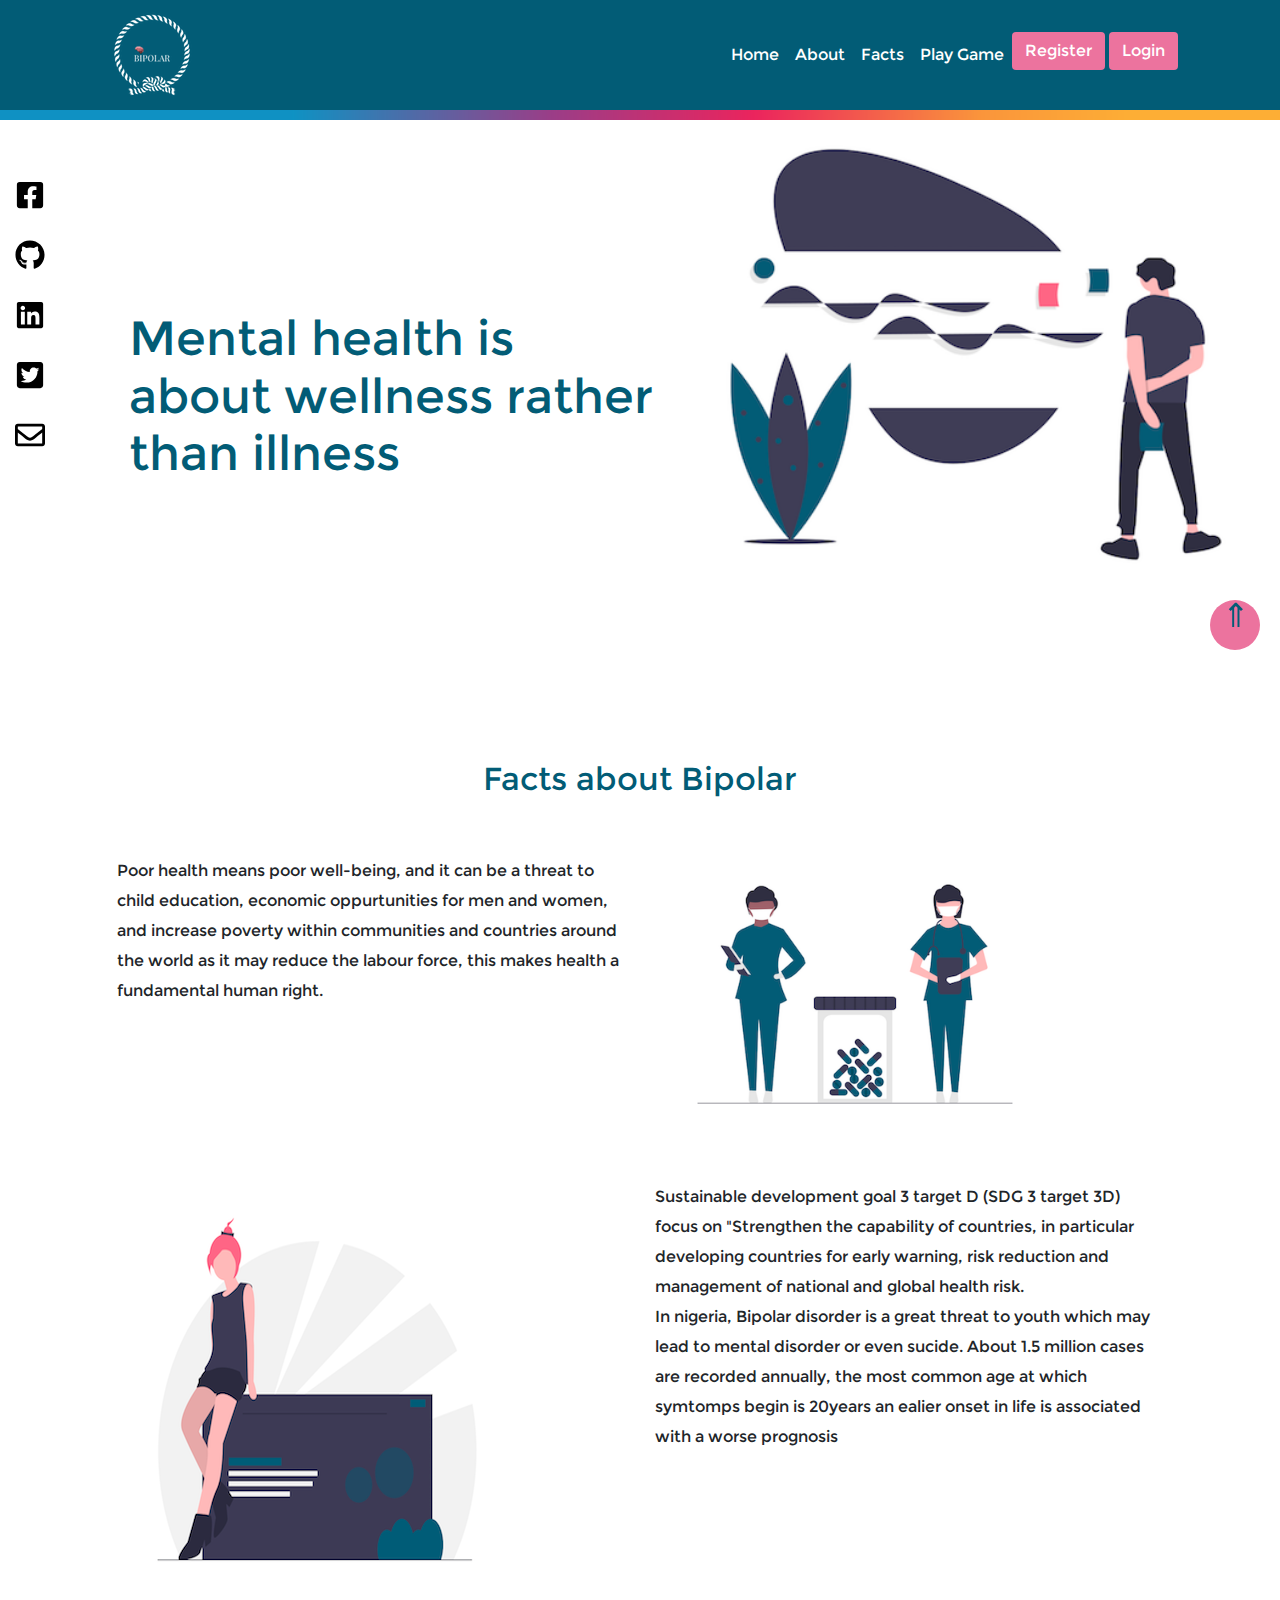
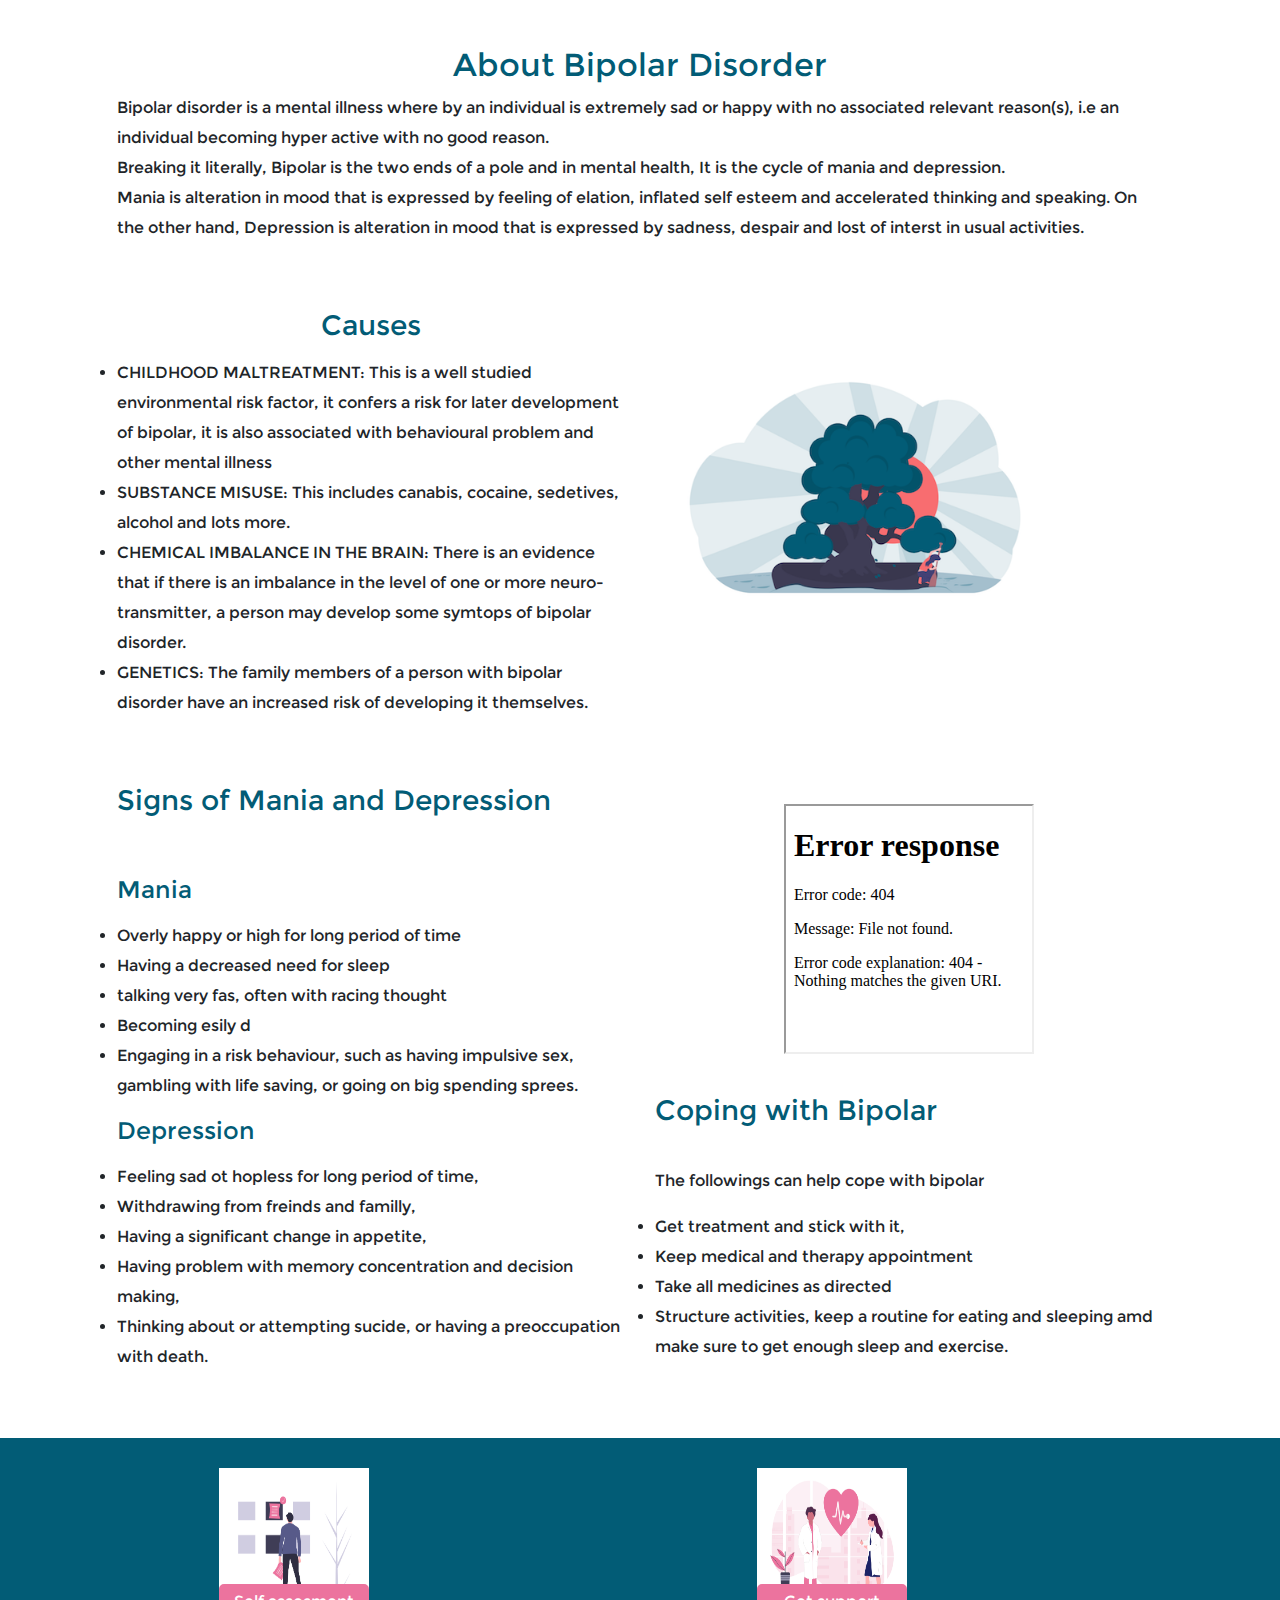
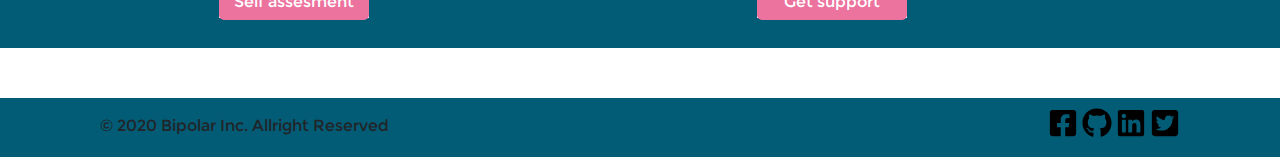
==== index.html @ 4dcc72c5 "added js to action" ====
<!DOCTYPE html>
<html lang="en">

<head>
    <meta charset="UTF-8">
    <meta name="viewport" content="width=device-width, initial-scale=1.0">
    <meta http-equiv="X-UA-Compatible" content="ie=edge">
    <title>Bipolar</title>
    <!-- bootstrap css -->
    <link rel="stylesheet" href="css/bootstrap.css">
    <link rel="stylesheet" href="css/font.css">
    <link rel="stylesheet" href="css/all.css">
    <!-- user css -->
    <link rel="stylesheet" href="css/styles.css">
    <link rel="icon" href="images/favicon.ico">
</head>

<body>
    <!-- modal register -->
    <div class="modal fade" id="register" tabindex="-1" aria-labelledby="exampleModalLabel" aria-hidden="true">
        <div class="modal-dialog">
            <div class="modal-content">
                <div class="modal-header">
                    <button type="button" class="close" data-dismiss="modal" aria-label="Close">
                        <span aria-hidden="true">&times;</span>
                    </button>
                    <img src="images/logo1.png" alt="">
                    <h5 class="modal-title" id="exampleModalLabel">Register</h5>
                </div>
                <div class="modal-body">
                    <form action="" class="form-group">
                        <input type="text" class="form-control" placeholder="First Name" required/>
                        <input type="text" class="form-control" placeholder="Last Name" required/>
                        <input type="email" class="form-control" placeholder="Email" reqiured/>
                        <input type="password" class="form-control" placeholder="Password" required/>
                        <input type="password" class="form-control" placeholder="Confirm Password" required/>
                    </form>
                    <p><input type="checkbox"> I want to recieve email update</p>
                    <p class="privacy">I agree to the <a href="" data-toggle="modal" data-target="#policy">privacy policy</a></p>

                </div>
                <div class="modal-footer">
                    <a href="index.html"><button type="submit" class="btn btnprimary">Register</button></a>
                </div>
            </div>
        </div>
    </div>
    <!-- modal login -->
    <div class="modal fade" id="login" tabindex="-1" aria-labelledby="exampleModalLabel" aria-hidden="true">
        <div class="modal-dialog">
            <div class="modal-content">
                <div class="modal-header">
                    <button type="button" class="close" data-dismiss="modal" aria-label="Close">
                        <span aria-hidden="true">&times;</span>
                    </button>
                    <img src="images/logo1.png" alt="">
                    <h5 class="modal-title" id="exampleModalLabel">Login here</h5>
                </div>
                <div class="modal-body">
                    <form action="" class="form-group">
                        <input type="email" class="form-control" placeholder="Email" reqiured/>
                        <input type="password" class="form-control" placeholder="Password" required/>
                    </form>
                </div>
                <div class="loginpass">
                    <p class="remem"><input type="checkbox" class="checkbox"> Remember Password</p>
                    <p class="forgot">Forgot Password <a href="" class="" data-toggle="modal" data-target="#forgotPass">click here</a></p>
                </div>
                <div class="modal-footer">
                    <a href="index.html"><button type="submit" class="btn btnprimary">Login</button></a>
                </div>
            </div>
        </div>
    </div>
    <!-- privacy policy modal -->
    <div class="modal fade" id="policy" tabindex="-1" aria-labelledby="exampleModalLabel" aria-hidden="true">
        <div class="modal-dialog">
            <div class="modal-content">
                <div class="modal-header">
                    <button type="button" class="close" data-dismiss="modal" aria-label="Close">
                        <span aria-hidden="true">&times;</span>
                    </button>
                    <img src="images/logo1.png" alt="">
                    <div class="modal-dialog modal-dialog-scrollable">
                        ...
                     </div>
                </div>
            </div>
        </div>
    </div>
    <!-- forgot password modal -->
    <div class="modal fade" id="forgotPass" tabindex="-1" aria-labelledby="exampleModalLabel" aria-hidden="true">
        <div class="modal-dialog">
            <div class="modal-content">
                <div class="modal-header">
                    <button type="button" class="close" data-dismiss="modal" aria-label="Close">
                        <span aria-hidden="true">&times;</span>
                    </button>
                    <img src="images/logo1.png" alt="">
                    <div class="modal-dialog modal-dialog-scrollable">
                        <form action="" class="form-group" method="">
                            <input type="email" class="form-control" name="email" placeholder="Email">
                            <button class="btn btn-lg"></button>
                        </form>
                    </div>
                </div>
            </div>
        </div>
    </div>
    <div class="container-fluid">
        <!-- navbar section -->
        <nav class="navbar navbar-expand-lg">
            <a class="navbar-brand" href="index.html"><img src="images/logo2.png" alt=""></a>
            <p class="navbar-toggler" type="button" data-toggle="collapse" data-target="#navbarNav"
                aria-controls="navbarNav" aria-expanded="false" aria-label="Toggle navigation">
                <span class="navbar-toggler-icon trigram">&#x2630</span> <span class="cancel">&#10006</span>
            </p>
            <div class="collapse navbar-collapse" id="navbarNav">
                <ul class="navbar-nav">
                    <li class="nav-item active">
                        <a class="nav-link text-center" href="#">Home <span class="sr-only">(current)</span></a>
                    </li>
                    <li class="nav-item">
                        <a class="nav-link text-center" href="about.html">About</a>
                    </li>
                    <li class="nav-item">
                        <a class="nav-link text-center" href="#home">Facts</a>
                    </li>
                    <li class="nav-item">
                        <a class="nav-link text-center" href="">Play Game</a>
                    </li>
                    <!-- <li class="nav-item">
                        <a class="nav-link text-center" href="#contact">Contact</a>
                    </li> -->
                    <div class="text-center">
                        <button class="btn button" data-toggle="modal" data-target="#register">Register</button>
                        <button class="btn button" data-toggle="modal" data-target="#login">Login</button>
                    </div>
                </ul>
            </div>
        </nav>
    </div>
    <div class="rain"></div>
    <div class="top">
        <a href="#banner"><big><big><big><big>&uArr;</big></big></big></big></a>
    </div>
    <div class="container-fluid" >
        <div id="banner">
            <div class="row">
                <div class="col-4 social">
                    <a class="socialicon" href=""><img src="images/social-icon/facebook-square.svg" alt=""></a>
                    <a class="socialicon" href="https://github.com/hebraheem/" target="_blank"><img
                            src="images/social-icon/github.svg" alt=""></a>
                    <a class="socialicon" href=""><img src="images/social-icon/linkedin.svg" alt=""></a>
                    <a class="socialicon" href=""><img src="images/social-icon/twitter-square.svg" alt=""></a>
                    <a class="socialicon" href="mailto:iadebiyi01@gmail.com" target="_blank"><img src="images/social-icon/envelope.svg" alt=""></a>
                </div>
                <div class="col banner-text">
                    <div class="row">
                        <div class="col-lg-6 col-md-12 bannerT">
                            <h1>Mental health is about wellness rather than illness</h1>
                        </div>
                        <div class="col-lg-6 col-md-12 bannerImg">
                        </div>
                    </div>
                </div>
            </div>
        </div>
    </div>
    <!-- section bipolar explanation -->
    <div class="container-fluid" id="home">
        <div class="row fact-text">
            <div class="col">
                <h2 class="text-center">Facts about Bipolar</h2>
            </div>
        </div>
        <div class="row poor-health">
            <div class="col-lg-6 col-md-12">
                <p>Poor health means poor well-being, and it can be a threat to child education, economic oppurtunities for men and women, and increase poverty within communities and countries around the world as it may reduce the labour force, this makes health a fundamental human right.</p>
            </div>
            <div class="col-lg-6 col-md-12 image">
                <img src="images/poorHealth.png" class="image-fluid" alt="">
            </div>
        </div>
        <div class="row">
            <div class="col-lg-6 col-md-12 image">
                <img src="images/inNigeria.png" class="image-fluid" alt="">
            </div>
            <div class="col-lg-6 col-md-12">
                <p>Sustainable development goal 3 target D (SDG 3 target 3D) focus on "Strengthen the capability of countries, in particular developing countries for early warning, risk reduction and management of national and global health risk. <br> In nigeria, Bipolar disorder is a great threat to youth which may lead to mental disorder or even sucide. About 1.5 million cases are recorded annually, the most common age at which symtomps begin is 20years an ealier onset in life is associated with a worse prognosis</p>
            </div>
        </div>
        <div class="row bipolar-text">
            <div class="col">
                <h2 class="text-center">About Bipolar Disorder</h2>
                <p>Bipolar disorder is a mental illness where by an individual is extremely sad or happy with no associated relevant reason(s), i.e an individual becoming hyper active with no good reason. <br> Breaking it literally, Bipolar is the two ends of a pole and in mental health, It is the cycle of mania and depression. <br> Mania is alteration in mood that is expressed by feeling of elation, inflated self esteem and accelerated thinking and speaking. On the other hand, Depression is alteration in mood that is expressed by sadness, despair and lost of interst in usual activities.</p>
            </div>
        </div>
        <div class="row">
            <div class="col-lg-6 col-md-12">
                <h3 class="text-center">Causes</h3>
                <p><ul>
                    <li>CHILDHOOD MALTREATMENT: This is a well studied environmental risk factor, it confers a risk for later development of bipolar, it is also associated with behavioural problem and other mental illness</li>
                    <li>SUBSTANCE MISUSE: This includes canabis, cocaine, sedetives, alcohol and lots more.</li>
                    <li>CHEMICAL IMBALANCE IN THE BRAIN: There is an evidence that if there is an imbalance in the level of one or more neuro-transmitter, a person may develop some symtops of bipolar disorder.</li>
                    <li>GENETICS: The family members of a person with bipolar disorder have an increased risk of developing it themselves.</li>
                </ul></p>
            </div>
            <div class="col-lg-6 col-md-12 image1">
                <img src="images/cause&risk.png" alt="">
            </div>
            <div class="col-lg-6 col-md-12">
                <h3 class="signs">Signs of Mania and Depression</h3>
                <h4 class="text-cente mania">Mania</h4>
                <p>
                    <ul>
                        <li>Overly happy or high for long period of time</li>
                        <li>Having a decreased need for sleep</li>
                        <li>talking very fas, often with racing thought</li>
                        <li>Becoming esily d
                        <li>Engaging in a risk behaviour, such as having impulsive sex, gambling with life saving, or going on big spending sprees.</li>
                        </li>
                    </ul>
                </p>
                <h4 class="text-cente depression">Depression</h4>
                <p>
                    <ul>
                        <li>Feeling sad ot hopless for long period of time,</li>
                        <li>Withdrawing from freinds and familly,</li>
                        <li>Having a significant change in appetite,</li>
                        <li>Having problem with memory concentration and decision making,</li>
                        <li>Thinking about or attempting sucide, or having a preoccupation with death.</li>
                    </ul>
                </p>
            </div>
            <div class="col-lg-6 col-md-12 text-center">
                <iframe src="images/bipolarvid.mp4" frameborder="1" class="text-center"></iframe>
                <h3 class="cope text-left">Coping with Bipolar</h3>
                <p class="text-left">The followings can help cope with bipolar
                    <ul class="text-left">
                        <li>Get treatment and stick with it,</li>
                        <li>Keep medical and therapy appointment</li>
                        <li>Take all medicines as directed</li>
                        <li>Structure activities, keep a routine for eating and sleeping amd make sure to get enough sleep and exercise.</li>
                    </ul>
                </p>
            </div>
        </div>
    </div>
    <!-- Call to action section -->
    <section class="call-to-action">
            <div class="row call-action">
                <div class="col-lg-6 col-md-6 co-sm-6 image2">
                    <div class="call-image image4">
                    <img src="images/assesment.png"  alt="">
                    <button class="action-button">Self assesment</button>
                    </div>
                </div>
                <div class="col-lg-6 col-md-6 co-sm-6 image2">
                    <div class="call-image image4">
                    <img src="images/getsupport.png"  alt="">
                    <button class="action-button" id="actbtn">Get support</button>
                    </div>
                </div>
                <div class="row">
                    <div class="col-sm-12" id="support-form">
                        <form action="" class="form-group form">
                            <input class="form-control" type="text" name="name" placeholder="Firstname" required>
                            <input class="form-control" type="text" name="lasname" placeholder="Lastname" required>
                            <input class="form-control" type="email" name="email" id="" placeholder="example@you.com" required>
                            <input class="form-control" type="number" placeholder="Phone Number">
                            <textarea class="form-control" name="" id="" cols="30" rows="10" placeholder="Write your message"></textarea>
                            <input class="form-control" type="submit" id="submit">
                        </form>
                    </div>
                </div>
            </div>
            
    </section>
    
    <div class="foot">
        <div class="container" id="footer">
            <div class="row">
                <div class="col">
                    <!-- <ul class="text-center footer-link"> -->
                        <!-- <li><a href="about.html">Home</a></li>
                        <li><a href="#about">About</a></li>
                        <li><a href="#contact">Contact</a></li>
                        <li><a href=""></a>Home</li> -->
                    </ul>
                <!-- <hr> -->
                    <div class="footer-icon footer-link">
                        <p>&copy; 2020 Bipolar Inc. Allright Reserved</p>
                        <span>
                            <a href=""><img src="images/social-icon/facebook-square.svg" alt=""></a>
                            <a href=""><img src="images/social-icon/github.svg" alt=""></a>
                            <a href=""><img src="images/social-icon/linkedin.svg" alt=""></a>
                            <a href=""><img src="images/social-icon/twitter-square.svg" alt=""></a>
                        </span>
                    </div>
                </div>
            </div>
        </div>
    </div>

      



    <script src="jquery-3.5.1.min.js"></script>
    <script src="js/bootstrapjquery.js"></script>
    <script src="js/proper.js"></script>
    <script src="js/bootstrap.js"></script>
    <script src="js/script.js"></script>
</body>

</html>
---- css/font.css ----
/*!
 *  Font Awesome 4.7.0 by @davegandy - http://fontawesome.io - @fontawesome
 *  License - http://fontawesome.io/license (Font: SIL OFL 1.1, CSS: MIT License)
 */@font-face{font-family:'FontAwesome';src:url('../fonts/fontawesome-webfont.eot?v=4.7.0');src:url('../fonts/fontawesome-webfont.eot?#iefix&v=4.7.0') format('embedded-opentype'),url('../fonts/fontawesome-webfont.woff2?v=4.7.0') format('woff2'),url('../fonts/fontawesome-webfont.woff?v=4.7.0') format('woff'),url('../fonts/fontawesome-webfont.ttf?v=4.7.0') format('truetype'),url('../fonts/fontawesome-webfont.svg?v=4.7.0#fontawesomeregular') format('svg');font-weight:normal;font-style:normal}.fa{display:inline-block;font:normal normal normal 14px/1 FontAwesome;font-size:inherit;text-rendering:auto;-webkit-font-smoothing:antialiased;-moz-osx-font-smoothing:grayscale}.fa-lg{font-size:1.33333333em;line-height:.75em;vertical-align:-15%}.fa-2x{font-size:2em}.fa-3x{font-size:3em}.fa-4x{font-size:4em}.fa-5x{font-size:5em}.fa-fw{width:1.28571429em;text-align:center}.fa-ul{padding-left:0;margin-left:2.14285714em;list-style-type:none}.fa-ul>li{position:relative}.fa-li{position:absolute;left:-2.14285714em;width:2.14285714em;top:.14285714em;text-align:center}.fa-li.fa-lg{left:-1.85714286em}.fa-border{padding:.2em .25em .15em;border:solid .08em #eee;border-radius:.1em}.fa-pull-left{float:left}.fa-pull-right{float:right}.fa.fa-pull-left{margin-right:.3em}.fa.fa-pull-right{margin-left:.3em}.pull-right{float:right}.pull-left{float:left}.fa.pull-left{margin-right:.3em}.fa.pull-right{margin-left:.3em}.fa-spin{-webkit-animation:fa-spin 2s infinite linear;animation:fa-spin 2s infinite linear}.fa-pulse{-webkit-animation:fa-spin 1s infinite steps(8);animation:fa-spin 1s infinite steps(8)}@-webkit-keyframes fa-spin{0%{-webkit-transform:rotate(0deg);transform:rotate(0deg)}100%{-webkit-transform:rotate(359deg);transform:rotate(359deg)}}@keyframes fa-spin{0%{-webkit-transform:rotate(0deg);transform:rotate(0deg)}100%{-webkit-transform:rotate(359deg);transform:rotate(359deg)}}.fa-rotate-90{-ms-filter:"progid:DXImageTransform.Microsoft.BasicImage(rotation=1)";-webkit-transform:rotate(90deg);-ms-transform:rotate(90deg);transform:rotate(90deg)}.fa-rotate-180{-ms-filter:"progid:DXImageTransform.Microsoft.BasicImage(rotation=2)";-webkit-transform:rotate(180deg);-ms-transform:rotate(180deg);transform:rotate(180deg)}.fa-rotate-270{-ms-filter:"progid:DXImageTransform.Microsoft.BasicImage(rotation=3)";-webkit-transform:rotate(270deg);-ms-transform:rotate(270deg);transform:rotate(270deg)}.fa-flip-horizontal{-ms-filter:"progid:DXImageTransform.Microsoft.BasicImage(rotation=0, mirror=1)";-webkit-transform:scale(-1, 1);-ms-transform:scale(-1, 1);transform:scale(-1, 1)}.fa-flip-vertical{-ms-filter:"progid:DXImageTransform.Microsoft.BasicImage(rotation=2, mirror=1)";-webkit-transform:scale(1, -1);-ms-transform:scale(1, -1);transform:scale(1, -1)}:root .fa-rotate-90,:root .fa-rotate-180,:root .fa-rotate-270,:root .fa-flip-horizontal,:root .fa-flip-vertical{filter:none}.fa-stack{position:relative;display:inline-block;width:2em;height:2em;line-height:2em;vertical-align:middle}.fa-stack-1x,.fa-stack-2x{position:absolute;left:0;width:100%;text-align:center}.fa-stack-1x{line-height:inherit}.fa-stack-2x{font-size:2em}.fa-inverse{color:#fff}.fa-glass:before{content:"\f000"}.fa-music:before{content:"\f001"}.fa-search:before{content:"\f002"}.fa-envelope-o:before{content:"\f003"}.fa-heart:before{content:"\f004"}.fa-star:before{content:"\f005"}.fa-star-o:before{content:"\f006"}.fa-user:before{content:"\f007"}.fa-film:before{content:"\f008"}.fa-th-large:before{content:"\f009"}.fa-th:before{content:"\f00a"}.fa-th-list:before{content:"\f00b"}.fa-check:before{content:"\f00c"}.fa-remove:before,.fa-close:before,.fa-times:before{content:"\f00d"}.fa-search-plus:before{content:"\f00e"}.fa-search-minus:before{content:"\f010"}.fa-power-off:before{content:"\f011"}.fa-signal:before{content:"\f012"}.fa-gear:before,.fa-cog:before{content:"\f013"}.fa-trash-o:before{content:"\f014"}.fa-home:before{content:"\f015"}.fa-file-o:before{content:"\f016"}.fa-clock-o:before{content:"\f017"}.fa-road:before{content:"\f018"}.fa-download:before{content:"\f019"}.fa-arrow-circle-o-down:before{content:"\f01a"}.fa-arrow-circle-o-up:before{content:"\f01b"}.fa-inbox:before{content:"\f01c"}.fa-play-circle-o:before{content:"\f01d"}.fa-rotate-right:before,.fa-repeat:before{content:"\f01e"}.fa-refresh:before{content:"\f021"}.fa-list-alt:before{content:"\f022"}.fa-lock:before{content:"\f023"}.fa-flag:before{content:"\f024"}.fa-headphones:before{content:"\f025"}.fa-volume-off:before{content:"\f026"}.fa-volume-down:before{content:"\f027"}.fa-volume-up:before{content:"\f028"}.fa-qrcode:before{content:"\f029"}.fa-barcode:before{content:"\f02a"}.fa-tag:before{content:"\f02b"}.fa-tags:before{content:"\f02c"}.fa-book:before{content:"\f02d"}.fa-bookmark:before{content:"\f02e"}.fa-print:before{content:"\f02f"}.fa-camera:before{content:"\f030"}.fa-font:before{content:"\f031"}.fa-bold:before{content:"\f032"}.fa-italic:before{content:"\f033"}.fa-text-height:before{content:"\f034"}.fa-text-width:before{content:"\f035"}.fa-align-left:before{content:"\f036"}.fa-align-center:before{content:"\f037"}.fa-align-right:before{content:"\f038"}.fa-align-justify:before{content:"\f039"}.fa-list:before{content:"\f03a"}.fa-dedent:before,.fa-outdent:before{content:"\f03b"}.fa-indent:before{content:"\f03c"}.fa-video-camera:before{content:"\f03d"}.fa-photo:before,.fa-image:before,.fa-picture-o:before{content:"\f03e"}.fa-pencil:before{content:"\f040"}.fa-map-marker:before{content:"\f041"}.fa-adjust:before{content:"\f042"}.fa-tint:before{content:"\f043"}.fa-edit:before,.fa-pencil-square-o:before{content:"\f044"}.fa-share-square-o:before{content:"\f045"}.fa-check-square-o:before{content:"\f046"}.fa-arrows:before{content:"\f047"}.fa-step-backward:before{content:"\f048"}.fa-fast-backward:before{content:"\f049"}.fa-backward:before{content:"\f04a"}.fa-play:before{content:"\f04b"}.fa-pause:before{content:"\f04c"}.fa-stop:before{content:"\f04d"}.fa-forward:before{content:"\f04e"}.fa-fast-forward:before{content:"\f050"}.fa-step-forward:before{content:"\f051"}.fa-eject:before{content:"\f052"}.fa-chevron-left:before{content:"\f053"}.fa-chevron-right:before{content:"\f054"}.fa-plus-circle:before{content:"\f055"}.fa-minus-circle:before{content:"\f056"}.fa-times-circle:before{content:"\f057"}.fa-check-circle:before{content:"\f058"}.fa-question-circle:before{content:"\f059"}.fa-info-circle:before{content:"\f05a"}.fa-crosshairs:before{content:"\f05b"}.fa-times-circle-o:before{content:"\f05c"}.fa-check-circle-o:before{content:"\f05d"}.fa-ban:before{content:"\f05e"}.fa-arrow-left:before{content:"\f060"}.fa-arrow-right:before{content:"\f061"}.fa-arrow-up:before{content:"\f062"}.fa-arrow-down:before{content:"\f063"}.fa-mail-forward:before,.fa-share:before{content:"\f064"}.fa-expand:before{content:"\f065"}.fa-compress:before{content:"\f066"}.fa-plus:before{content:"\f067"}.fa-minus:before{content:"\f068"}.fa-asterisk:before{content:"\f069"}.fa-exclamation-circle:before{content:"\f06a"}.fa-gift:before{content:"\f06b"}.fa-leaf:before{content:"\f06c"}.fa-fire:before{content:"\f06d"}.fa-eye:before{content:"\f06e"}.fa-eye-slash:before{content:"\f070"}.fa-warning:before,.fa-exclamation-triangle:before{content:"\f071"}.fa-plane:before{content:"\f072"}.fa-calendar:before{content:"\f073"}.fa-random:before{content:"\f074"}.fa-comment:before{content:"\f075"}.fa-magnet:before{content:"\f076"}.fa-chevron-up:before{content:"\f077"}.fa-chevron-down:before{content:"\f078"}.fa-retweet:before{content:"\f079"}.fa-shopping-cart:before{content:"\f07a"}.fa-folder:before{content:"\f07b"}.fa-folder-open:before{content:"\f07c"}.fa-arrows-v:before{content:"\f07d"}.fa-arrows-h:before{content:"\f07e"}.fa-bar-chart-o:before,.fa-bar-chart:before{content:"\f080"}.fa-twitter-square:before{content:"\f081"}.fa-facebook-square:before{content:"\f082"}.fa-camera-retro:before{content:"\f083"}.fa-key:before{content:"\f084"}.fa-gears:before,.fa-cogs:before{content:"\f085"}.fa-comments:before{content:"\f086"}.fa-thumbs-o-up:before{content:"\f087"}.fa-thumbs-o-down:before{content:"\f088"}.fa-star-half:before{content:"\f089"}.fa-heart-o:before{content:"\f08a"}.fa-sign-out:before{content:"\f08b"}.fa-linkedin-square:before{content:"\f08c"}.fa-thumb-tack:before{content:"\f08d"}.fa-external-link:before{content:"\f08e"}.fa-sign-in:before{content:"\f090"}.fa-trophy:before{content:"\f091"}.fa-github-square:before{content:"\f092"}.fa-upload:before{content:"\f093"}.fa-lemon-o:before{content:"\f094"}.fa-phone:before{content:"\f095"}.fa-square-o:before{content:"\f096"}.fa-bookmark-o:before{content:"\f097"}.fa-phone-square:before{content:"\f098"}.fa-twitter:before{content:"\f099"}.fa-facebook-f:before,.fa-facebook:before{content:"\f09a"}.fa-github:before{content:"\f09b"}.fa-unlock:before{content:"\f09c"}.fa-credit-card:before{content:"\f09d"}.fa-feed:before,.fa-rss:before{content:"\f09e"}.fa-hdd-o:before{content:"\f0a0"}.fa-bullhorn:before{content:"\f0a1"}.fa-bell:before{content:"\f0f3"}.fa-certificate:before{content:"\f0a3"}.fa-hand-o-right:before{content:"\f0a4"}.fa-hand-o-left:before{content:"\f0a5"}.fa-hand-o-up:before{content:"\f0a6"}.fa-hand-o-down:before{content:"\f0a7"}.fa-arrow-circle-left:before{content:"\f0a8"}.fa-arrow-circle-right:before{content:"\f0a9"}.fa-arrow-circle-up:before{content:"\f0aa"}.fa-arrow-circle-down:before{content:"\f0ab"}.fa-globe:before{content:"\f0ac"}.fa-wrench:before{content:"\f0ad"}.fa-tasks:before{content:"\f0ae"}.fa-filter:before{content:"\f0b0"}.fa-briefcase:before{content:"\f0b1"}.fa-arrows-alt:before{content:"\f0b2"}.fa-group:before,.fa-users:before{content:"\f0c0"}.fa-chain:before,.fa-link:before{content:"\f0c1"}.fa-cloud:before{content:"\f0c2"}.fa-flask:before{content:"\f0c3"}.fa-cut:before,.fa-scissors:before{content:"\f0c4"}.fa-copy:before,.fa-files-o:before{content:"\f0c5"}.fa-paperclip:before{content:"\f0c6"}.fa-save:before,.fa-floppy-o:before{content:"\f0c7"}.fa-square:before{content:"\f0c8"}.fa-navicon:before,.fa-reorder:before,.fa-bars:before{content:"\f0c9"}.fa-list-ul:before{content:"\f0ca"}.fa-list-ol:before{content:"\f0cb"}.fa-strikethrough:before{content:"\f0cc"}.fa-underline:before{content:"\f0cd"}.fa-table:before{content:"\f0ce"}.fa-magic:before{content:"\f0d0"}.fa-truck:before{content:"\f0d1"}.fa-pinterest:before{content:"\f0d2"}.fa-pinterest-square:before{content:"\f0d3"}.fa-google-plus-square:before{content:"\f0d4"}.fa-google-plus:before{content:"\f0d5"}.fa-money:before{content:"\f0d6"}.fa-caret-down:before{content:"\f0d7"}.fa-caret-up:before{content:"\f0d8"}.fa-caret-left:before{content:"\f0d9"}.fa-caret-right:before{content:"\f0da"}.fa-columns:before{content:"\f0db"}.fa-unsorted:before,.fa-sort:before{content:"\f0dc"}.fa-sort-down:before,.fa-sort-desc:before{content:"\f0dd"}.fa-sort-up:before,.fa-sort-asc:before{content:"\f0de"}.fa-envelope:before{content:"\f0e0"}.fa-linkedin:before{content:"\f0e1"}.fa-rotate-left:before,.fa-undo:before{content:"\f0e2"}.fa-legal:before,.fa-gavel:before{content:"\f0e3"}.fa-dashboard:before,.fa-tachometer:before{content:"\f0e4"}.fa-comment-o:before{content:"\f0e5"}.fa-comments-o:before{content:"\f0e6"}.fa-flash:before,.fa-bolt:before{content:"\f0e7"}.fa-sitemap:before{content:"\f0e8"}.fa-umbrella:before{content:"\f0e9"}.fa-paste:before,.fa-clipboard:before{content:"\f0ea"}.fa-lightbulb-o:before{content:"\f0eb"}.fa-exchange:before{content:"\f0ec"}.fa-cloud-download:before{content:"\f0ed"}.fa-cloud-upload:before{content:"\f0ee"}.fa-user-md:before{content:"\f0f0"}.fa-stethoscope:before{content:"\f0f1"}.fa-suitcase:before{content:"\f0f2"}.fa-bell-o:before{content:"\f0a2"}.fa-coffee:before{content:"\f0f4"}.fa-cutlery:before{content:"\f0f5"}.fa-file-text-o:before{content:"\f0f6"}.fa-building-o:before{content:"\f0f7"}.fa-hospital-o:before{content:"\f0f8"}.fa-ambulance:before{content:"\f0f9"}.fa-medkit:before{content:"\f0fa"}.fa-fighter-jet:before{content:"\f0fb"}.fa-beer:before{content:"\f0fc"}.fa-h-square:before{content:"\f0fd"}.fa-plus-square:before{content:"\f0fe"}.fa-angle-double-left:before{content:"\f100"}.fa-angle-double-right:before{content:"\f101"}.fa-angle-double-up:before{content:"\f102"}.fa-angle-double-down:before{content:"\f103"}.fa-angle-left:before{content:"\f104"}.fa-angle-right:before{content:"\f105"}.fa-angle-up:before{content:"\f106"}.fa-angle-down:before{content:"\f107"}.fa-desktop:before{content:"\f108"}.fa-laptop:before{content:"\f109"}.fa-tablet:before{content:"\f10a"}.fa-mobile-phone:before,.fa-mobile:before{content:"\f10b"}.fa-circle-o:before{content:"\f10c"}.fa-quote-left:before{content:"\f10d"}.fa-quote-right:before{content:"\f10e"}.fa-spinner:before{content:"\f110"}.fa-circle:before{content:"\f111"}.fa-mail-reply:before,.fa-reply:before{content:"\f112"}.fa-github-alt:before{content:"\f113"}.fa-folder-o:before{content:"\f114"}.fa-folder-open-o:before{content:"\f115"}.fa-smile-o:before{content:"\f118"}.fa-frown-o:before{content:"\f119"}.fa-meh-o:before{content:"\f11a"}.fa-gamepad:before{content:"\f11b"}.fa-keyboard-o:before{content:"\f11c"}.fa-flag-o:before{content:"\f11d"}.fa-flag-checkered:before{content:"\f11e"}.fa-terminal:before{content:"\f120"}.fa-code:before{content:"\f121"}.fa-mail-reply-all:before,.fa-reply-all:before{content:"\f122"}.fa-star-half-empty:before,.fa-star-half-full:before,.fa-star-half-o:before{content:"\f123"}.fa-location-arrow:before{content:"\f124"}.fa-crop:before{content:"\f125"}.fa-code-fork:before{content:"\f126"}.fa-unlink:before,.fa-chain-broken:before{content:"\f127"}.fa-question:before{content:"\f128"}.fa-info:before{content:"\f129"}.fa-exclamation:before{content:"\f12a"}.fa-superscript:before{content:"\f12b"}.fa-subscript:before{content:"\f12c"}.fa-eraser:before{content:"\f12d"}.fa-puzzle-piece:before{content:"\f12e"}.fa-microphone:before{content:"\f130"}.fa-microphone-slash:before{content:"\f131"}.fa-shield:before{content:"\f132"}.fa-calendar-o:before{content:"\f133"}.fa-fire-extinguisher:before{content:"\f134"}.fa-rocket:before{content:"\f135"}.fa-maxcdn:before{content:"\f136"}.fa-chevron-circle-left:before{content:"\f137"}.fa-chevron-circle-right:before{content:"\f138"}.fa-chevron-circle-up:before{content:"\f139"}.fa-chevron-circle-down:before{content:"\f13a"}.fa-html5:before{content:"\f13b"}.fa-css3:before{content:"\f13c"}.fa-anchor:before{content:"\f13d"}.fa-unlock-alt:before{content:"\f13e"}.fa-bullseye:before{content:"\f140"}.fa-ellipsis-h:before{content:"\f141"}.fa-ellipsis-v:before{content:"\f142"}.fa-rss-square:before{content:"\f143"}.fa-play-circle:before{content:"\f144"}.fa-ticket:before{content:"\f145"}.fa-minus-square:before{content:"\f146"}.fa-minus-square-o:before{content:"\f147"}.fa-level-up:before{content:"\f148"}.fa-level-down:before{content:"\f149"}.fa-check-square:before{content:"\f14a"}.fa-pencil-square:before{content:"\f14b"}.fa-external-link-square:before{content:"\f14c"}.fa-share-square:before{content:"\f14d"}.fa-compass:before{content:"\f14e"}.fa-toggle-down:before,.fa-caret-square-o-down:before{content:"\f150"}.fa-toggle-up:before,.fa-caret-square-o-up:before{content:"\f151"}.fa-toggle-right:before,.fa-caret-square-o-right:before{content:"\f152"}.fa-euro:before,.fa-eur:before{content:"\f153"}.fa-gbp:before{content:"\f154"}.fa-dollar:before,.fa-usd:before{content:"\f155"}.fa-rupee:before,.fa-inr:before{content:"\f156"}.fa-cny:before,.fa-rmb:before,.fa-yen:before,.fa-jpy:before{content:"\f157"}.fa-ruble:before,.fa-rouble:before,.fa-rub:before{content:"\f158"}.fa-won:before,.fa-krw:before{content:"\f159"}.fa-bitcoin:before,.fa-btc:before{content:"\f15a"}.fa-file:before{content:"\f15b"}.fa-file-text:before{content:"\f15c"}.fa-sort-alpha-asc:before{content:"\f15d"}.fa-sort-alpha-desc:before{content:"\f15e"}.fa-sort-amount-asc:before{content:"\f160"}.fa-sort-amount-desc:before{content:"\f161"}.fa-sort-numeric-asc:before{content:"\f162"}.fa-sort-numeric-desc:before{content:"\f163"}.fa-thumbs-up:before{content:"\f164"}.fa-thumbs-down:before{content:"\f165"}.fa-youtube-square:before{content:"\f166"}.fa-youtube:before{content:"\f167"}.fa-xing:before{content:"\f168"}.fa-xing-square:before{content:"\f169"}.fa-youtube-play:before{content:"\f16a"}.fa-dropbox:before{content:"\f16b"}.fa-stack-overflow:before{content:"\f16c"}.fa-instagram:before{content:"\f16d"}.fa-flickr:before{content:"\f16e"}.fa-adn:before{content:"\f170"}.fa-bitbucket:before{content:"\f171"}.fa-bitbucket-square:before{content:"\f172"}.fa-tumblr:before{content:"\f173"}.fa-tumblr-square:before{content:"\f174"}.fa-long-arrow-down:before{content:"\f175"}.fa-long-arrow-up:before{content:"\f176"}.fa-long-arrow-left:before{content:"\f177"}.fa-long-arrow-right:before{content:"\f178"}.fa-apple:before{content:"\f179"}.fa-windows:before{content:"\f17a"}.fa-android:before{content:"\f17b"}.fa-linux:before{content:"\f17c"}.fa-dribbble:before{content:"\f17d"}.fa-skype:before{content:"\f17e"}.fa-foursquare:before{content:"\f180"}.fa-trello:before{content:"\f181"}.fa-female:before{content:"\f182"}.fa-male:before{content:"\f183"}.fa-gittip:before,.fa-gratipay:before{content:"\f184"}.fa-sun-o:before{content:"\f185"}.fa-moon-o:before{content:"\f186"}.fa-archive:before{content:"\f187"}.fa-bug:before{content:"\f188"}.fa-vk:before{content:"\f189"}.fa-weibo:before{content:"\f18a"}.fa-renren:before{content:"\f18b"}.fa-pagelines:before{content:"\f18c"}.fa-stack-exchange:before{content:"\f18d"}.fa-arrow-circle-o-right:before{content:"\f18e"}.fa-arrow-circle-o-left:before{content:"\f190"}.fa-toggle-left:before,.fa-caret-square-o-left:before{content:"\f191"}.fa-dot-circle-o:before{content:"\f192"}.fa-wheelchair:before{content:"\f193"}.fa-vimeo-square:before{content:"\f194"}.fa-turkish-lira:before,.fa-try:before{content:"\f195"}.fa-plus-square-o:before{content:"\f196"}.fa-space-shuttle:before{content:"\f197"}.fa-slack:before{content:"\f198"}.fa-envelope-square:before{content:"\f199"}.fa-wordpress:before{content:"\f19a"}.fa-openid:before{content:"\f19b"}.fa-institution:before,.fa-bank:before,.fa-university:before{content:"\f19c"}.fa-mortar-board:before,.fa-graduation-cap:before{content:"\f19d"}.fa-yahoo:before{content:"\f19e"}.fa-google:before{content:"\f1a0"}.fa-reddit:before{content:"\f1a1"}.fa-reddit-square:before{content:"\f1a2"}.fa-stumbleupon-circle:before{content:"\f1a3"}.fa-stumbleupon:before{content:"\f1a4"}.fa-delicious:before{content:"\f1a5"}.fa-digg:before{content:"\f1a6"}.fa-pied-piper-pp:before{content:"\f1a7"}.fa-pied-piper-alt:before{content:"\f1a8"}.fa-drupal:before{content:"\f1a9"}.fa-joomla:before{content:"\f1aa"}.fa-language:before{content:"\f1ab"}.fa-fax:before{content:"\f1ac"}.fa-building:before{content:"\f1ad"}.fa-child:before{content:"\f1ae"}.fa-paw:before{content:"\f1b0"}.fa-spoon:before{content:"\f1b1"}.fa-cube:before{content:"\f1b2"}.fa-cubes:before{content:"\f1b3"}.fa-behance:before{content:"\f1b4"}.fa-behance-square:before{content:"\f1b5"}.fa-steam:before{content:"\f1b6"}.fa-steam-square:before{content:"\f1b7"}.fa-recycle:before{content:"\f1b8"}.fa-automobile:before,.fa-car:before{content:"\f1b9"}.fa-cab:before,.fa-taxi:before{content:"\f1ba"}.fa-tree:before{content:"\f1bb"}.fa-spotify:before{content:"\f1bc"}.fa-deviantart:before{content:"\f1bd"}.fa-soundcloud:before{content:"\f1be"}.fa-database:before{content:"\f1c0"}.fa-file-pdf-o:before{content:"\f1c1"}.fa-file-word-o:before{content:"\f1c2"}.fa-file-excel-o:before{content:"\f1c3"}.fa-file-powerpoint-o:before{content:"\f1c4"}.fa-file-photo-o:before,.fa-file-picture-o:before,.fa-file-image-o:before{content:"\f1c5"}.fa-file-zip-o:before,.fa-file-archive-o:before{content:"\f1c6"}.fa-file-sound-o:before,.fa-file-audio-o:before{content:"\f1c7"}.fa-file-movie-o:before,.fa-file-video-o:before{content:"\f1c8"}.fa-file-code-o:before{content:"\f1c9"}.fa-vine:before{content:"\f1ca"}.fa-codepen:before{content:"\f1cb"}.fa-jsfiddle:before{content:"\f1cc"}.fa-life-bouy:before,.fa-life-buoy:before,.fa-life-saver:before,.fa-support:before,.fa-life-ring:before{content:"\f1cd"}.fa-circle-o-notch:before{content:"\f1ce"}.fa-ra:before,.fa-resistance:before,.fa-rebel:before{content:"\f1d0"}.fa-ge:before,.fa-empire:before{content:"\f1d1"}.fa-git-square:before{content:"\f1d2"}.fa-git:before{content:"\f1d3"}.fa-y-combinator-square:before,.fa-yc-square:before,.fa-hacker-news:before{content:"\f1d4"}.fa-tencent-weibo:before{content:"\f1d5"}.fa-qq:before{content:"\f1d6"}.fa-wechat:before,.fa-weixin:before{content:"\f1d7"}.fa-send:before,.fa-paper-plane:before{content:"\f1d8"}.fa-send-o:before,.fa-paper-plane-o:before{content:"\f1d9"}.fa-history:before{content:"\f1da"}.fa-circle-thin:before{content:"\f1db"}.fa-header:before{content:"\f1dc"}.fa-paragraph:before{content:"\f1dd"}.fa-sliders:before{content:"\f1de"}.fa-share-alt:before{content:"\f1e0"}.fa-share-alt-square:before{content:"\f1e1"}.fa-bomb:before{content:"\f1e2"}.fa-soccer-ball-o:before,.fa-futbol-o:before{content:"\f1e3"}.fa-tty:before{content:"\f1e4"}.fa-binoculars:before{content:"\f1e5"}.fa-plug:before{content:"\f1e6"}.fa-slideshare:before{content:"\f1e7"}.fa-twitch:before{content:"\f1e8"}.fa-yelp:before{content:"\f1e9"}.fa-newspaper-o:before{content:"\f1ea"}.fa-wifi:before{content:"\f1eb"}.fa-calculator:before{content:"\f1ec"}.fa-paypal:before{content:"\f1ed"}.fa-google-wallet:before{content:"\f1ee"}.fa-cc-visa:before{content:"\f1f0"}.fa-cc-mastercard:before{content:"\f1f1"}.fa-cc-discover:before{content:"\f1f2"}.fa-cc-amex:before{content:"\f1f3"}.fa-cc-paypal:before{content:"\f1f4"}.fa-cc-stripe:before{content:"\f1f5"}.fa-bell-slash:before{content:"\f1f6"}.fa-bell-slash-o:before{content:"\f1f7"}.fa-trash:before{content:"\f1f8"}.fa-copyright:before{content:"\f1f9"}.fa-at:before{content:"\f1fa"}.fa-eyedropper:before{content:"\f1fb"}.fa-paint-brush:before{content:"\f1fc"}.fa-birthday-cake:before{content:"\f1fd"}.fa-area-chart:before{content:"\f1fe"}.fa-pie-chart:before{content:"\f200"}.fa-line-chart:before{content:"\f201"}.fa-lastfm:before{content:"\f202"}.fa-lastfm-square:before{content:"\f203"}.fa-toggle-off:before{content:"\f204"}.fa-toggle-on:before{content:"\f205"}.fa-bicycle:before{content:"\f206"}.fa-bus:before{content:"\f207"}.fa-ioxhost:before{content:"\f208"}.fa-angellist:before{content:"\f209"}.fa-cc:before{content:"\f20a"}.fa-shekel:before,.fa-sheqel:before,.fa-ils:before{content:"\f20b"}.fa-meanpath:before{content:"\f20c"}.fa-buysellads:before{content:"\f20d"}.fa-connectdevelop:before{content:"\f20e"}.fa-dashcube:before{content:"\f210"}.fa-forumbee:before{content:"\f211"}.fa-leanpub:before{content:"\f212"}.fa-sellsy:before{content:"\f213"}.fa-shirtsinbulk:before{content:"\f214"}.fa-simplybuilt:before{content:"\f215"}.fa-skyatlas:before{content:"\f216"}.fa-cart-plus:before{content:"\f217"}.fa-cart-arrow-down:before{content:"\f218"}.fa-diamond:before{content:"\f219"}.fa-ship:before{content:"\f21a"}.fa-user-secret:before{content:"\f21b"}.fa-motorcycle:before{content:"\f21c"}.fa-street-view:before{content:"\f21d"}.fa-heartbeat:before{content:"\f21e"}.fa-venus:before{content:"\f221"}.fa-mars:before{content:"\f222"}.fa-mercury:before{content:"\f223"}.fa-intersex:before,.fa-transgender:before{content:"\f224"}.fa-transgender-alt:before{content:"\f225"}.fa-venus-double:before{content:"\f226"}.fa-mars-double:before{content:"\f227"}.fa-venus-mars:before{content:"\f228"}.fa-mars-stroke:before{content:"\f229"}.fa-mars-stroke-v:before{content:"\f22a"}.fa-mars-stroke-h:before{content:"\f22b"}.fa-neuter:before{content:"\f22c"}.fa-genderless:before{content:"\f22d"}.fa-facebook-official:before{content:"\f230"}.fa-pinterest-p:before{content:"\f231"}.fa-whatsapp:before{content:"\f232"}.fa-server:before{content:"\f233"}.fa-user-plus:before{content:"\f234"}.fa-user-times:before{content:"\f235"}.fa-hotel:before,.fa-bed:before{content:"\f236"}.fa-viacoin:before{content:"\f237"}.fa-train:before{content:"\f238"}.fa-subway:before{content:"\f239"}.fa-medium:before{content:"\f23a"}.fa-yc:before,.fa-y-combinator:before{content:"\f23b"}.fa-optin-monster:before{content:"\f23c"}.fa-opencart:before{content:"\f23d"}.fa-expeditedssl:before{content:"\f23e"}.fa-battery-4:before,.fa-battery:before,.fa-battery-full:before{content:"\f240"}.fa-battery-3:before,.fa-battery-three-quarters:before{content:"\f241"}.fa-battery-2:before,.fa-battery-half:before{content:"\f242"}.fa-battery-1:before,.fa-battery-quarter:before{content:"\f243"}.fa-battery-0:before,.fa-battery-empty:before{content:"\f244"}.fa-mouse-pointer:before{content:"\f245"}.fa-i-cursor:before{content:"\f246"}.fa-object-group:before{content:"\f247"}.fa-object-ungroup:before{content:"\f248"}.fa-sticky-note:before{content:"\f249"}.fa-sticky-note-o:before{content:"\f24a"}.fa-cc-jcb:before{content:"\f24b"}.fa-cc-diners-club:before{content:"\f24c"}.fa-clone:before{content:"\f24d"}.fa-balance-scale:before{content:"\f24e"}.fa-hourglass-o:before{content:"\f250"}.fa-hourglass-1:before,.fa-hourglass-start:before{content:"\f251"}.fa-hourglass-2:before,.fa-hourglass-half:before{content:"\f252"}.fa-hourglass-3:before,.fa-hourglass-end:before{content:"\f253"}.fa-hourglass:before{content:"\f254"}.fa-hand-grab-o:before,.fa-hand-rock-o:before{content:"\f255"}.fa-hand-stop-o:before,.fa-hand-paper-o:before{content:"\f256"}.fa-hand-scissors-o:before{content:"\f257"}.fa-hand-lizard-o:before{content:"\f258"}.fa-hand-spock-o:before{content:"\f259"}.fa-hand-pointer-o:before{content:"\f25a"}.fa-hand-peace-o:before{content:"\f25b"}.fa-trademark:before{content:"\f25c"}.fa-registered:before{content:"\f25d"}.fa-creative-commons:before{content:"\f25e"}.fa-gg:before{content:"\f260"}.fa-gg-circle:before{content:"\f261"}.fa-tripadvisor:before{content:"\f262"}.fa-odnoklassniki:before{content:"\f263"}.fa-odnoklassniki-square:before{content:"\f264"}.fa-get-pocket:before{content:"\f265"}.fa-wikipedia-w:before{content:"\f266"}.fa-safari:before{content:"\f267"}.fa-chrome:before{content:"\f268"}.fa-firefox:before{content:"\f269"}.fa-opera:before{content:"\f26a"}.fa-internet-explorer:before{content:"\f26b"}.fa-tv:before,.fa-television:before{content:"\f26c"}.fa-contao:before{content:"\f26d"}.fa-500px:before{content:"\f26e"}.fa-amazon:before{content:"\f270"}.fa-calendar-plus-o:before{content:"\f271"}.fa-calendar-minus-o:before{content:"\f272"}.fa-calendar-times-o:before{content:"\f273"}.fa-calendar-check-o:before{content:"\f274"}.fa-industry:before{content:"\f275"}.fa-map-pin:before{content:"\f276"}.fa-map-signs:before{content:"\f277"}.fa-map-o:before{content:"\f278"}.fa-map:before{content:"\f279"}.fa-commenting:before{content:"\f27a"}.fa-commenting-o:before{content:"\f27b"}.fa-houzz:before{content:"\f27c"}.fa-vimeo:before{content:"\f27d"}.fa-black-tie:before{content:"\f27e"}.fa-fonticons:before{content:"\f280"}.fa-reddit-alien:before{content:"\f281"}.fa-edge:before{content:"\f282"}.fa-credit-card-alt:before{content:"\f283"}.fa-codiepie:before{content:"\f284"}.fa-modx:before{content:"\f285"}.fa-fort-awesome:before{content:"\f286"}.fa-usb:before{content:"\f287"}.fa-product-hunt:before{content:"\f288"}.fa-mixcloud:before{content:"\f289"}.fa-scribd:before{content:"\f28a"}.fa-pause-circle:before{content:"\f28b"}.fa-pause-circle-o:before{content:"\f28c"}.fa-stop-circle:before{content:"\f28d"}.fa-stop-circle-o:before{content:"\f28e"}.fa-shopping-bag:before{content:"\f290"}.fa-shopping-basket:before{content:"\f291"}.fa-hashtag:before{content:"\f292"}.fa-bluetooth:before{content:"\f293"}.fa-bluetooth-b:before{content:"\f294"}.fa-percent:before{content:"\f295"}.fa-gitlab:before{content:"\f296"}.fa-wpbeginner:before{content:"\f297"}.fa-wpforms:before{content:"\f298"}.fa-envira:before{content:"\f299"}.fa-universal-access:before{content:"\f29a"}.fa-wheelchair-alt:before{content:"\f29b"}.fa-question-circle-o:before{content:"\f29c"}.fa-blind:before{content:"\f29d"}.fa-audio-description:before{content:"\f29e"}.fa-volume-control-phone:before{content:"\f2a0"}.fa-braille:before{content:"\f2a1"}.fa-assistive-listening-systems:before{content:"\f2a2"}.fa-asl-interpreting:before,.fa-american-sign-language-interpreting:before{content:"\f2a3"}.fa-deafness:before,.fa-hard-of-hearing:before,.fa-deaf:before{content:"\f2a4"}.fa-glide:before{content:"\f2a5"}.fa-glide-g:before{content:"\f2a6"}.fa-signing:before,.fa-sign-language:before{content:"\f2a7"}.fa-low-vision:before{content:"\f2a8"}.fa-viadeo:before{content:"\f2a9"}.fa-viadeo-square:before{content:"\f2aa"}.fa-snapchat:before{content:"\f2ab"}.fa-snapchat-ghost:before{content:"\f2ac"}.fa-snapchat-square:before{content:"\f2ad"}.fa-pied-piper:before{content:"\f2ae"}.fa-first-order:before{content:"\f2b0"}.fa-yoast:before{content:"\f2b1"}.fa-themeisle:before{content:"\f2b2"}.fa-google-plus-circle:before,.fa-google-plus-official:before{content:"\f2b3"}.fa-fa:before,.fa-font-awesome:before{content:"\f2b4"}.fa-handshake-o:before{content:"\f2b5"}.fa-envelope-open:before{content:"\f2b6"}.fa-envelope-open-o:before{content:"\f2b7"}.fa-linode:before{content:"\f2b8"}.fa-address-book:before{content:"\f2b9"}.fa-address-book-o:before{content:"\f2ba"}.fa-vcard:before,.fa-address-card:before{content:"\f2bb"}.fa-vcard-o:before,.fa-address-card-o:before{content:"\f2bc"}.fa-user-circle:before{content:"\f2bd"}.fa-user-circle-o:before{content:"\f2be"}.fa-user-o:before{content:"\f2c0"}.fa-id-badge:before{content:"\f2c1"}.fa-drivers-license:before,.fa-id-card:before{content:"\f2c2"}.fa-drivers-license-o:before,.fa-id-card-o:before{content:"\f2c3"}.fa-quora:before{content:"\f2c4"}.fa-free-code-camp:before{content:"\f2c5"}.fa-telegram:before{content:"\f2c6"}.fa-thermometer-4:before,.fa-thermometer:before,.fa-thermometer-full:before{content:"\f2c7"}.fa-thermometer-3:before,.fa-thermometer-three-quarters:before{content:"\f2c8"}.fa-thermometer-2:before,.fa-thermometer-half:before{content:"\f2c9"}.fa-thermometer-1:before,.fa-thermometer-quarter:before{content:"\f2ca"}.fa-thermometer-0:before,.fa-thermometer-empty:before{content:"\f2cb"}.fa-shower:before{content:"\f2cc"}.fa-bathtub:before,.fa-s15:before,.fa-bath:before{content:"\f2cd"}.fa-podcast:before{content:"\f2ce"}.fa-window-maximize:before{content:"\f2d0"}.fa-window-minimize:before{content:"\f2d1"}.fa-window-restore:before{content:"\f2d2"}.fa-times-rectangle:before,.fa-window-close:before{content:"\f2d3"}.fa-times-rectangle-o:before,.fa-window-close-o:before{content:"\f2d4"}.fa-bandcamp:before{content:"\f2d5"}.fa-grav:before{content:"\f2d6"}.fa-etsy:before{content:"\f2d7"}.fa-imdb:before{content:"\f2d8"}.fa-ravelry:before{content:"\f2d9"}.fa-eercast:before{content:"\f2da"}.fa-microchip:before{content:"\f2db"}.fa-snowflake-o:before{content:"\f2dc"}.fa-superpowers:before{content:"\f2dd"}.fa-wpexplorer:before{content:"\f2de"}.fa-meetup:before{content:"\f2e0"}.sr-only{position:absolute;width:1px;height:1px;padding:0;margin:-1px;overflow:hidden;clip:rect(0, 0, 0, 0);border:0}.sr-only-focusable:active,.sr-only-focusable:focus{position:static;width:auto;height:auto;margin:0;overflow:visible;clip:auto}
---- css/styles.css ----
* {
    margin: 0px;
    padding: 0px;
    font-family: hebraheem;
}
body {
    /* font-size: 1.2em; */
    line-height: 30px;
}
button {
    outline: none;
    border: none;
}
h1, h2, h3, h4, h5, h6 {
    color: #025c76;
}
p {
    color: #212529;
}
@font-face {
    font-family: hebraheem;
    src: url("../montserrat/Montserrat-Regular.ttf");
}
html {
    scroll-behavior: smooth;
}
.row {
    margin-right: 0px;
    margin-left: 0px;
  }
a {
    text-decoration: none;
    cursor: pointer;
}
.top {
    width: 50px;
    height: 50px;
    border-radius: 100%;
    background: #EC739E;
    position: fixed;
    top: 600px;
    right: 20px;
    z-index: 1;
}
.top a{
    margin-left: 12px;
    color: #025c76;
}

/* NAVBAR STYLING */
.container-fluid {
    padding: 0px;
}
.navbar-nav {
    margin-left: auto;
}
.navbar {
    background-color: #025c76;
    padding: 0 8%;
    position: fixed;
    top: 0;
    width: 100%;
    z-index: 2;
}
.rain {
    background: url('../images/under-rainbow.png');
    width: 100%;
    height: 10px;
    top: 110px;
    position: fixed;
    z-index: 2;
}
li a {
    color: #ffffff;
    font-weight: normal;
}
li a:hover {
    color: #009bc9;
}
.navbar-toggler {
    color: #ffffff;
    outline: none;
    padding: 0;
    height: 45px;
    margin-top: 28px;
}
.button {
    background: #EC739E;
    color: #ffffff;
    margin: auto;
}
.button:hover {
    color: #009bc9;
}
.cancel {
    display: none;
}
/* modal section styling */
.modal-header {
    display: block;
    text-align: center;
}
.modal-header img {
    width: 200px;
    height: 80px;
    margin: auto;
    display: block;
}
.modal-header h5 {
    margin: auto;
    font-size: 2rem;
    display: block;
}
.form-control {
    margin-bottom: 20px;
    border: none;
    border-bottom: #025c76 2px solid;
    outline: none;
}
.btnprimary {
    background: #EC739E;
    color: grey;
}
.privacy {
    text-align: center;
}
.privacy a, .forgot a {
    color: #EC739E;
}
.remem {
    padding-left: 20px;
    display: inline-block;
    font-size: 0.8rem;
    margin-right: 120px;
}
.forgot {
    display: inline-block;
    font-size: 0.8rem;
}
.modal-backdrop {
    z-index: 1;
}  
/* BANNER SECTION */
#banner {
    width: 100%;
    margin-top: 110px;

}
.social {
    top: 150px;
    position: fixed;
    width: 5%;
    height: 40%;
    z-index: 2;
}
.socialicon img {
    width: 30px;
    height: 30px;
    display: block;
    margin-top: 30px;
    cursor: pointer;
}
.banner-text {
    padding: 0 0 0 5%;
}
.bannerT h1 {
    font-size: 3rem;
    padding-top: 200px;
    padding-left: 50px;
}
.bannerImg {
    background: url("../images/bannerImg.png");
    background-repeat: no-repeat;
    background-size: contain;
    height: 600px;
    margin-right: 0px;
}
/* bipolar explanation styling */
#home {
    padding: 0 8%;
    width: 100%;
}
.fact-text h2 {
    padding: 50px 0;
}
.poor-health {
    margin-bottom: 50px;
}
.image img, .image1 img {
    width: 400px;
}
.bipolar-text {
    padding: 50px 0;
}
.image1 img {
    margin-top: 50px;
}
.signs {
    padding: 50px 0;
}
iframe {
    width: 250px;
    height: 250px;
    margin-top: 70px;
}
.cope {
    padding: 30px 0;
}

/* call to action section */

.call-to-action {
    background-color: #025c76;
    width: 100%;
    margin: 50px 0;

}
.call-action {
    padding: 0 8%;
}
.image2 {
    padding: 30px 0;
    text-align: center;
    position: relative;
}
.image4 img {
    width: 150px;
    height: 150px;
    margin: 0 auto;
    /* margin-left: 7rem; */
}
.image2 img:hover {
    background-color: #212529;
    opacity: 0.8;
}
.call-image {
    width: 100%;
    height: 150px;
}
.action-button {
    position: relative;
    bottom: -60px;
    left: -154px;
    background-color: #EC739E;
    color: #ffffff;
    border: solid #EC739E;
    width: 150px;
    border-radius: 5px;
}
.action-button:hover{
    color: #025c76;
}
.form {
    display: none;
}
#support-from {
    width: 100%;
}


 /* Footer section styling */
 .foot {
    background-color: #025c76;
    width: 100%;}
.footer-link li {
    list-style: none;
    display: inline-block;
    margin: 15px 0;
}
.footer-link li a {
    text-decoration: none;
    color: #212529;
    padding-left: 15px;
}
.footer-link li a:hover{
    color: #009bc9;
}
.footer-icon {
    display: flex;
    position: relative;
    padding-top: 10px;
    /* top: 10px; */
    /* bottom: 20px; */
}
.footer-icon p{
    padding-top: 3px;
}
.footer-icon span {
    position: absolute;
    right: 0;
}
span img {
    width: 30px;
    height: 30px;
}
hr {
    margin-bottom: 50px;
    border: dashed 2px;
}

  






@media(max-width: 990px){ 
    .social {
        top: 250px;
    }
    .button {
        width: 200px;
        margin-bottom: 20px;
    }
    .image, .image1 {
        text-align: center;
    }


}

@media(max-width: 600px){
    .remem {
        margin-right: 10px;
        margin-left: 0;
    }
    .bannerT h1 {
        font-size: 2rem;
        padding-top: 150px;
    }
    .footer-icon {
        display: block;
        text-align: center;
    }
    .footer-icon span {
        position: static;
    }
    .image img, .image1 img {
        width: 300px;
        margin-left: 0;
    }

}
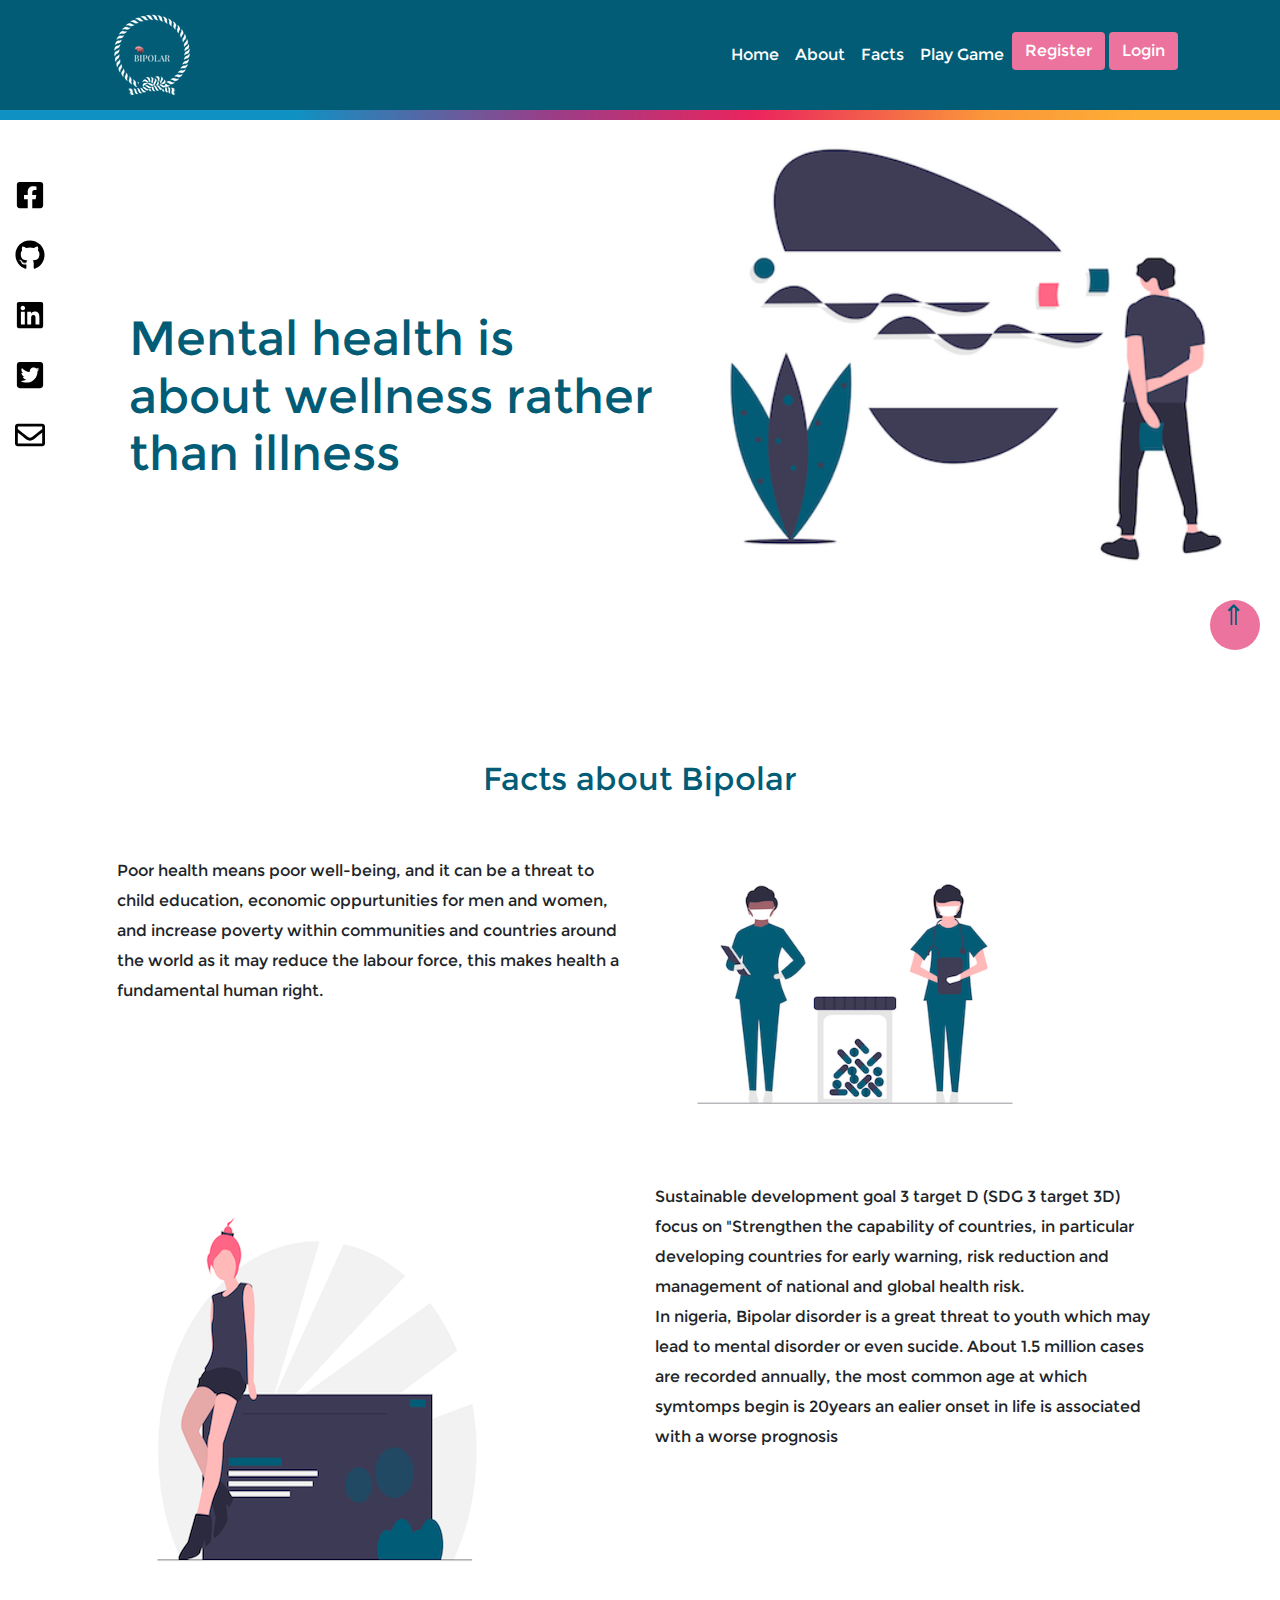
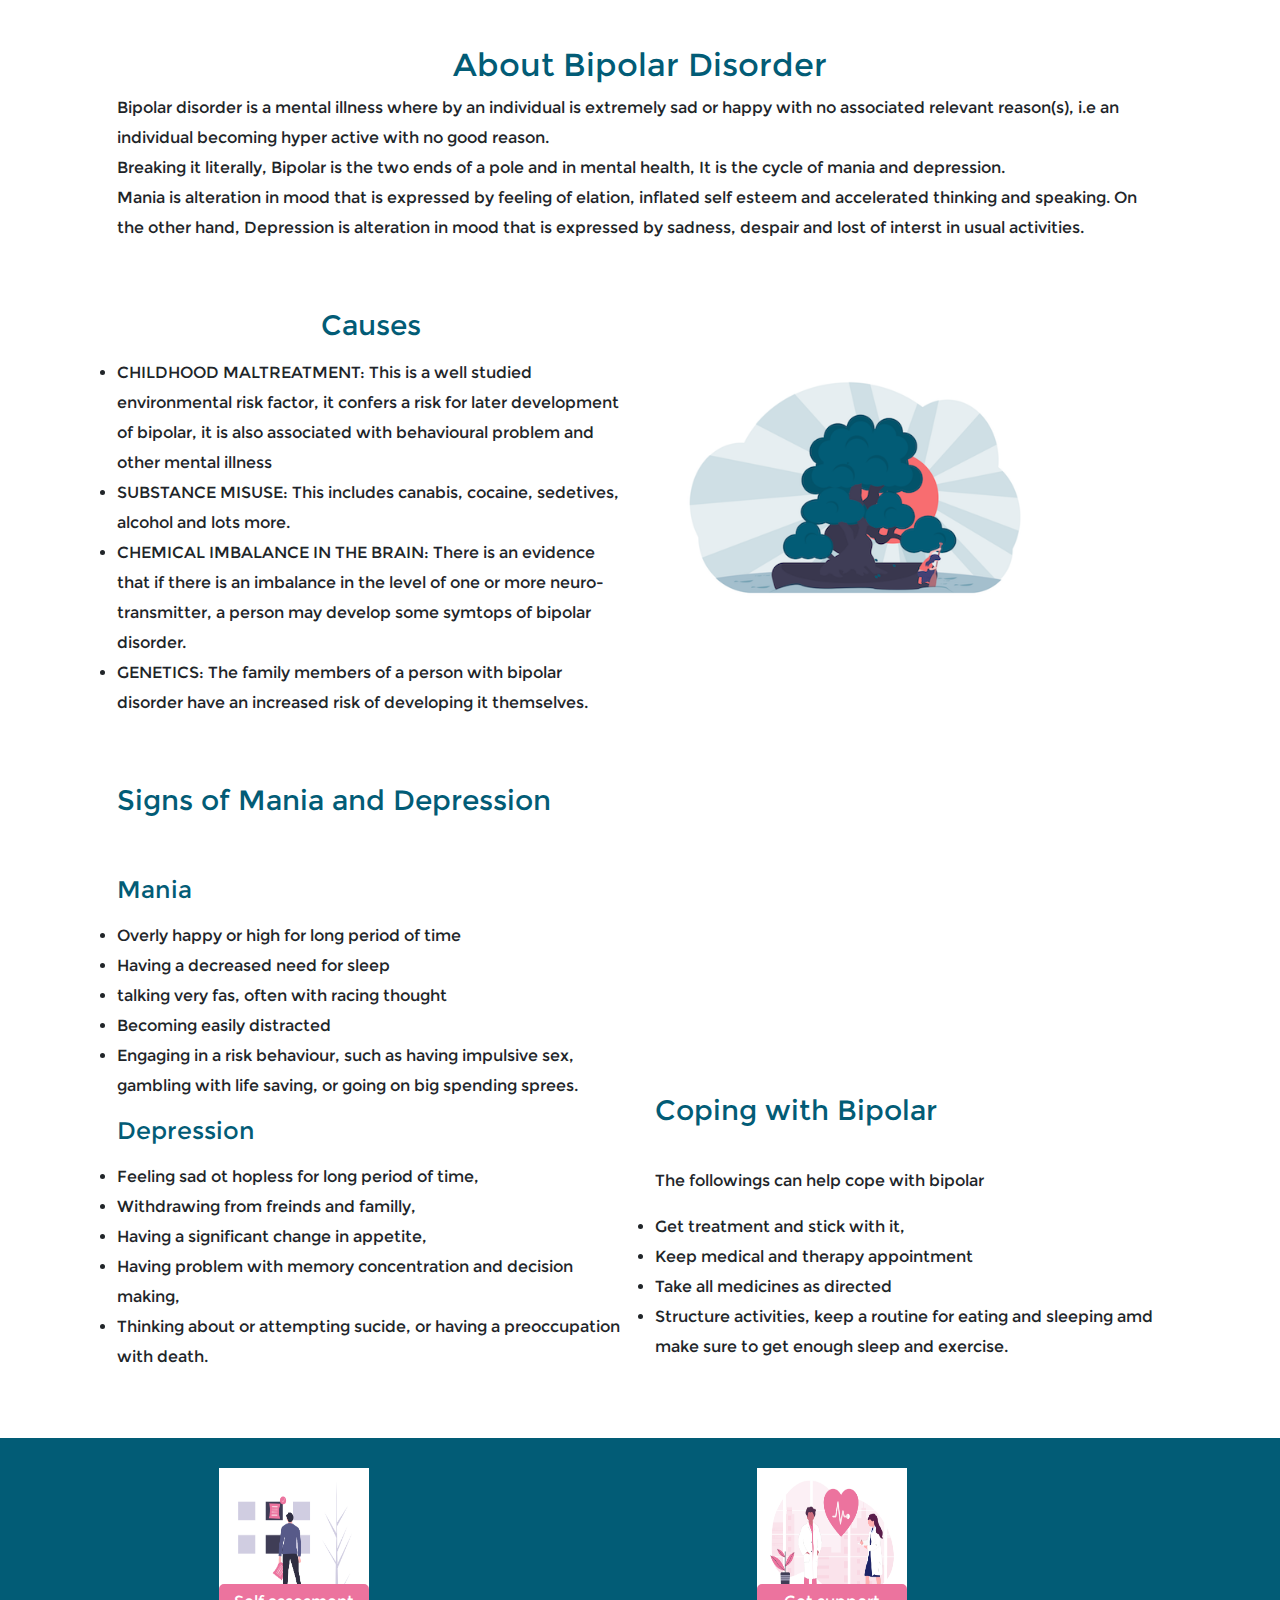
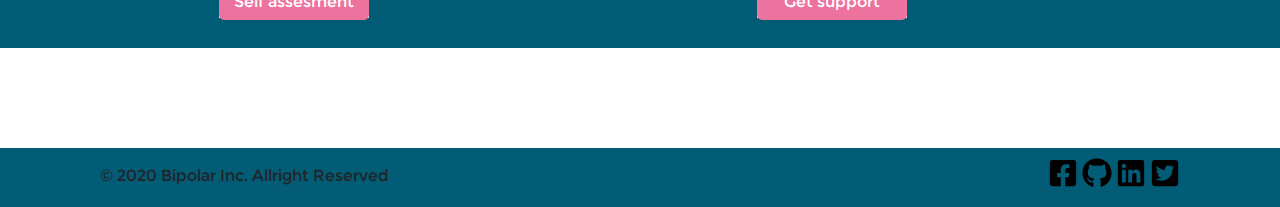
==== commit 00fb6084: "started user page" ====
--- a/index.html
+++ b/index.html
@@ -16,6 +16,32 @@
 </head>
 
 <body>
+    <!-- modal for get support -->
+    <div class="modal fade" id="actbtn" tabindex="-1" aria-labelledby="exampleModalLabel" aria-hidden="true">
+        <div class="modal-dialog">
+            <div class="modal-content">
+                <div class="modal-header">
+                    <button type="button" class="close" data-dismiss="modal" aria-label="Close">
+                        <span aria-hidden="true">&times;</span>
+                    </button>
+                    <img src="images/logo1.png" alt="">
+                    <h5 class="modal-title" id="exampleModalLabel">Get support</h5>
+                </div>
+                <div class="modal-body">
+                    <form action="" class="form-group">
+                        <input type="text" class="form-control" placeholder="First Name" required/>
+                        <input type="text" class="form-control" placeholder="Last Name" required/>
+                        <input type="email" class="form-control" placeholder="Email" reqiured/>
+                        <input type="number" class="form-control" placeholder="Age" required/>
+                        <textarea type="password" class="form-control" placeholder="Leave your message here" required></textarea>
+                    </form>
+                </div>
+                <div class="modal-footer">
+                    <a href=""><button type="submit" class="btn btnprimary">Submit</button></a>
+                </div>
+            </div>
+        </div>
+        </div>
     <!-- modal register -->
     <div class="modal fade" id="register" tabindex="-1" aria-labelledby="exampleModalLabel" aria-hidden="true">
         <div class="modal-dialog">
@@ -40,7 +66,7 @@
 
                 </div>
                 <div class="modal-footer">
-                    <a href="index.html"><button type="submit" class="btn btnprimary">Register</button></a>
+                    <a href="user.html"><button type="submit" class="btn btnprimary">Register</button></a>
                 </div>
             </div>
         </div>
@@ -67,7 +93,7 @@
                     <p class="forgot">Forgot Password <a href="" class="" data-toggle="modal" data-target="#forgotPass">click here</a></p>
                 </div>
                 <div class="modal-footer">
-                    <a href="index.html"><button type="submit" class="btn btnprimary">Login</button></a>
+                    <a href="user.html"><button type="submit" class="btn btnprimary">Login</button></a>
                 </div>
             </div>
         </div>
@@ -129,9 +155,6 @@
                     <li class="nav-item">
                         <a class="nav-link text-center" href="">Play Game</a>
                     </li>
-                    <!-- <li class="nav-item">
-                        <a class="nav-link text-center" href="#contact">Contact</a>
-                    </li> -->
                     <div class="text-center">
                         <button class="btn button" data-toggle="modal" data-target="#register">Register</button>
                         <button class="btn button" data-toggle="modal" data-target="#login">Login</button>
@@ -142,7 +165,7 @@
     </div>
     <div class="rain"></div>
     <div class="top">
-        <a href="#banner"><big><big><big><big>&uArr;</big></big></big></big></a>
+        <a href="#banner"><big><big><big>&uArr;</big></big></big></a>
     </div>
     <div class="container-fluid" >
         <div id="banner">
@@ -217,7 +240,7 @@
                         <li>Overly happy or high for long period of time</li>
                         <li>Having a decreased need for sleep</li>
                         <li>talking very fas, often with racing thought</li>
-                        <li>Becoming esily d
+                        <li>Becoming easily distracted
                         <li>Engaging in a risk behaviour, such as having impulsive sex, gambling with life saving, or going on big spending sprees.</li>
                         </li>
                     </ul>
@@ -234,7 +257,7 @@
                 </p>
             </div>
             <div class="col-lg-6 col-md-12 text-center">
-                <iframe src="images/bipolarvid.mp4" frameborder="1" class="text-center"></iframe>
+                <iframe width="560" height="315" src="https://www.youtube.com/embed/5u-6dV0YgRc" frameborder="0" allow="accelerometer; autoplay; clipboard-write; encrypted-media; gyroscope; picture-in-picture" allowfullscreen></iframe>                <!-- <iframe src="images/bipolarvid.mp" id="irame" frameborder="1" class="text-center" autoplay="disable"></iframe> -->
                 <h3 class="cope text-left">Coping with Bipolar</h3>
                 <p class="text-left">The followings can help cope with bipolar
                     <ul class="text-left">
@@ -258,24 +281,45 @@
                 </div>
                 <div class="col-lg-6 col-md-6 co-sm-6 image2">
                     <div class="call-image image4">
-                    <img src="images/getsupport.png"  alt="">
-                    <button class="action-button" id="actbtn">Get support</button>
-                    </div>
-                </div>
-                <div class="row">
-                    <div class="col-sm-12" id="support-form">
-                        <form action="" class="form-group form">
-                            <input class="form-control" type="text" name="name" placeholder="Firstname" required>
-                            <input class="form-control" type="text" name="lasname" placeholder="Lastname" required>
-                            <input class="form-control" type="email" name="email" id="" placeholder="example@you.com" required>
-                            <input class="form-control" type="number" placeholder="Phone Number">
-                            <textarea class="form-control" name="" id="" cols="30" rows="10" placeholder="Write your message"></textarea>
-                            <input class="form-control" type="submit" id="submit">
-                        </form>
-                    </div>
-                </div>
-            </div>
-            
+                    <img src="images/getsupport.png" alt="" class="get-support">
+                    <button class="action-button" id="actbtn" data-target="#actbtn" data-toggle="modal">Get support</button>
+                    </div>
+                </div>
+            </div>  
+    </section>
+    <!-- gaming section -->
+    <section id="game">
+        <div class="row">
+            <!-- <div class="col">
+                <h1 id="level-title">Click the button to Start</h1>
+                <p>Instruction: click on the box in a progressive manner i.e for every level you will start click from level one to the current level click.</p>
+                <div class="container game-container text-center">
+                <div lass="row">
+              
+                    <div type="button" id="green" class="btn-game green">
+              
+                    </div>
+              
+                    <div type="button" id="red" class="btn-game red">
+              
+                    </div>
+                </div>
+              
+                  <div class="row">
+              
+                    <div type="button" id="yellow" class="btn-game yellow">
+              
+                    </div>
+                    <div type="button" id="blue" class="btn-game blue">
+              
+                    </div>
+              
+                  </div>
+                  <button class="start">Start</button>
+                </div>
+
+            </div> -->
+        </div>
     </section>
     
     <div class="foot">
--- a/css/styles.css
+++ b/css/styles.css
@@ -151,7 +151,7 @@
     position: fixed;
     width: 5%;
     height: 40%;
-    z-index: 2;
+    z-index: 1;
 }
 .socialicon img {
     width: 30px;
@@ -257,11 +257,69 @@
     width: 100%;
 }
 
+/* Game section */
+#game {
+    padding: 0 8%;
+    padding-bottom: 50px;
+}
+#level-title {
+    font-size: 2.5rem;
+    text-align: center;
+  }
+  
+  .game-container {
+    display: block;
+    width: 50%;
+    margin: auto;
+  
+  }
+  
+  .btn-game {
+    margin: 25px;
+    display: inline-block;
+    height: 200px;
+    width: 200px;
+    border: 10px solid black;
+    border-radius: 20%;
+  }
+  .start {
+    width: 100px;
+    height: 45px;
+    margin: auto;
+  }
+  
+  .game-over {
+    background-color: red;
+    opacity: 0.8;
+  }
+  
+  .red {
+    background-color: red;
+  }
+  
+  .green {
+    background-color: green;
+  }
+  
+  .blue {
+    background-color: blue;
+  }
+  
+  .yellow {
+    background-color: yellow;
+  }
+  
+  .pressed {
+    box-shadow: 0 0 20px white;
+    background-color: grey;
+  }
+
 
  /* Footer section styling */
  .foot {
     background-color: #025c76;
-    width: 100%;}
+    width: 100%;
+}
 .footer-link li {
     list-style: none;
     display: inline-block;
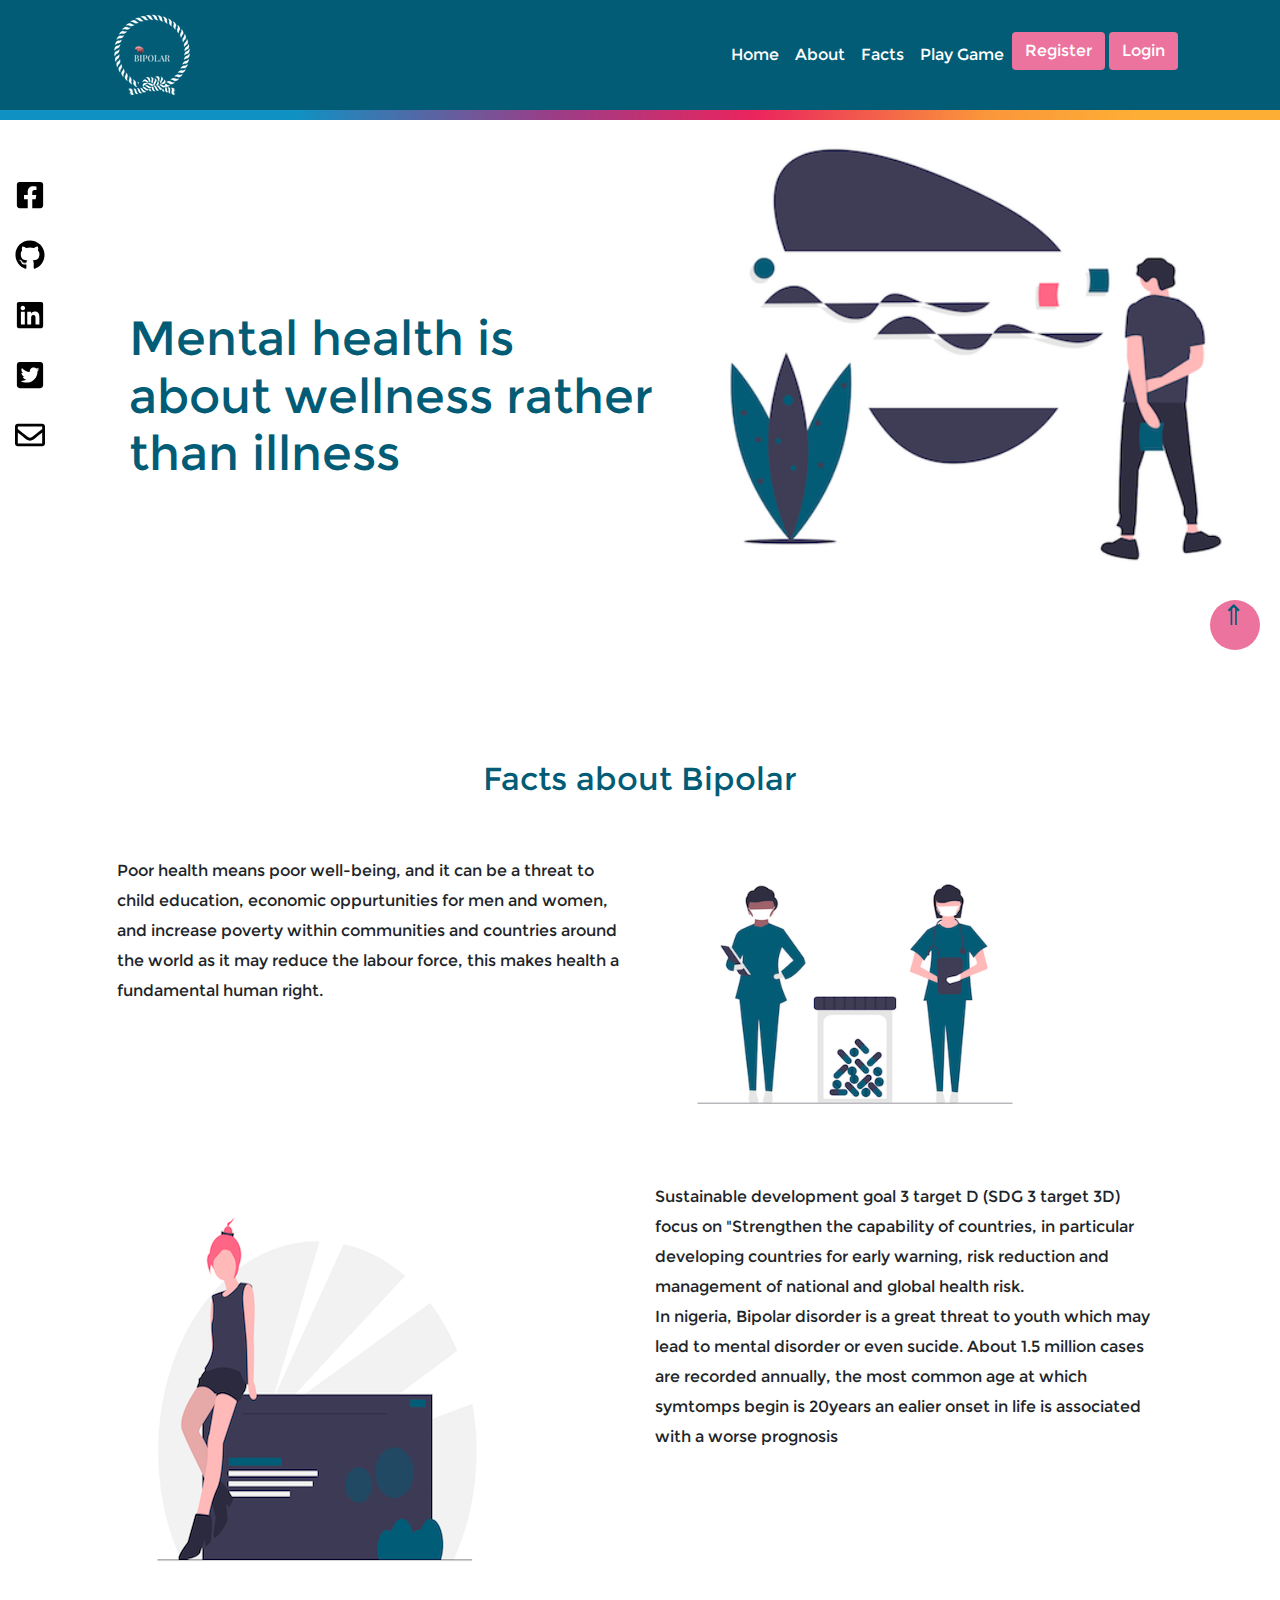
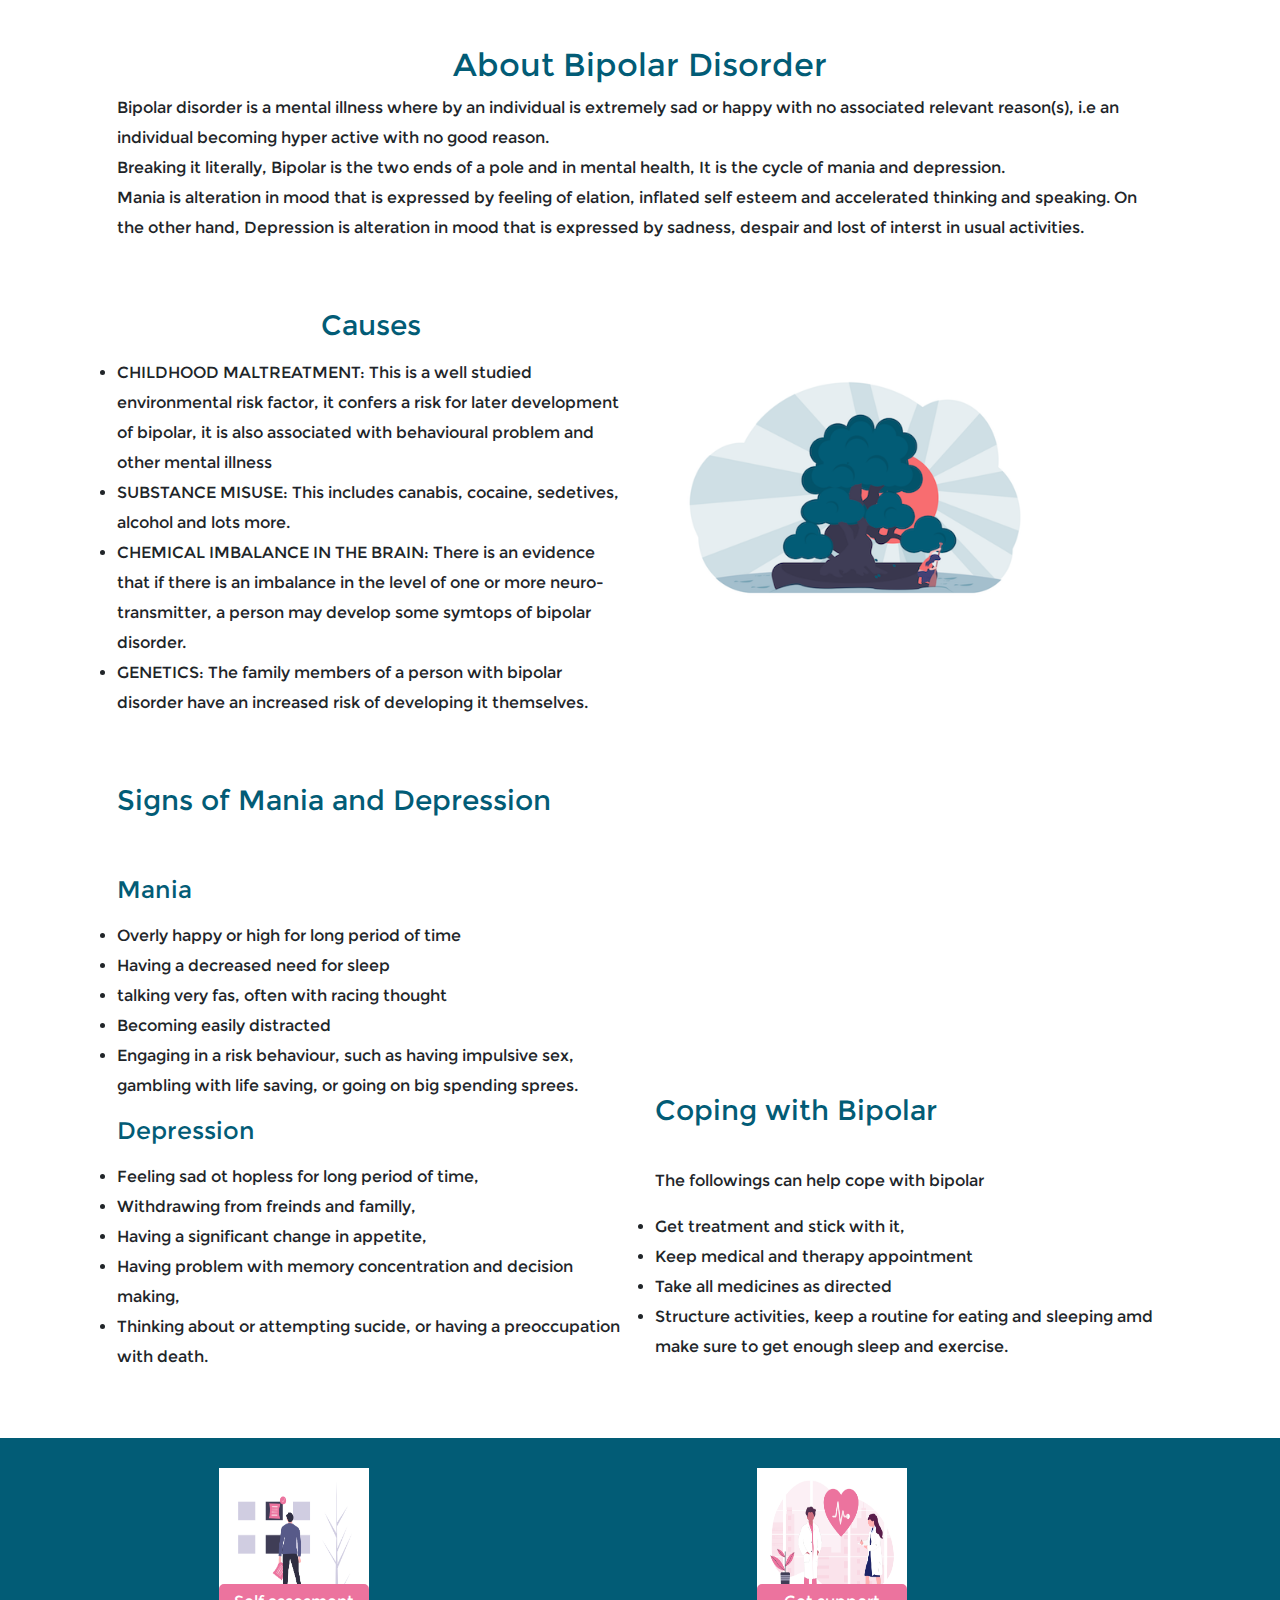
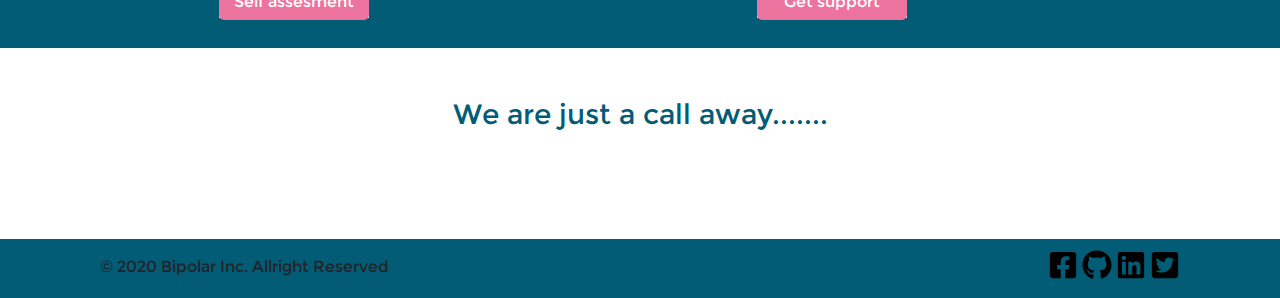
==== commit 6ae71de0: "added game" ====
--- a/index.html
+++ b/index.html
@@ -16,6 +16,36 @@
 </head>
 
 <body>
+        <!-- modal self assesment -->
+        <div class="modal fade" id="take-text" tabindex="-1" aria-labelledby="exampleModalLabel" aria-hidden="true">
+            <div class="modal-dialog">
+                <div class="modal-content">
+                    <div class="modal-header">
+                        <button type="button" class="close" data-dismiss="modal" aria-label="Close">
+                            <span aria-hidden="true">&times;</span>
+                        </button>
+                        <img src="images/logo1.png" alt="">
+                        <h5 class="modal-title" id="exampleModalLabel">Register</h5>
+                        <p>For your privacy assurance we hurge you to resgister or use the login button to take assesment.</p>
+                    </div>
+                    <div class="modal-body">
+                        <form action="" class="form-group">
+                            <input type="text" class="form-control" placeholder="First Name" required/>
+                            <input type="text" class="form-control" placeholder="Last Name" required/>
+                            <input type="email" class="form-control" placeholder="Email" reqiured/>
+                            <input type="password" class="form-control" placeholder="Password" required/>
+                            <input type="password" class="form-control" placeholder="Confirm Password" required/>
+                        </form>
+                        <p><input type="checkbox"> I want to recieve email update</p>
+                        <p class="privacy">I agree to the <a href="" data-toggle="modal" data-target="#policy">privacy policy</a></p>
+    
+                    </div>
+                    <div class="modal-footer">
+                        <a href="user.html"><button type="submit" class="btn btnprimary">Register</button></a>
+                    </div>
+                </div>
+            </div>
+        </div>
     <!-- modal for get support -->
     <div class="modal fade" id="actbtn" tabindex="-1" aria-labelledby="exampleModalLabel" aria-hidden="true">
         <div class="modal-dialog">
@@ -133,7 +163,7 @@
             </div>
         </div>
     </div>
-    <div class="container-fluid">
+    <div class="container-fluid" id="top">
         <!-- navbar section -->
         <nav class="navbar navbar-expand-lg">
             <a class="navbar-brand" href="index.html"><img src="images/logo2.png" alt=""></a>
@@ -153,7 +183,7 @@
                         <a class="nav-link text-center" href="#home">Facts</a>
                     </li>
                     <li class="nav-item">
-                        <a class="nav-link text-center" href="">Play Game</a>
+                        <a class="nav-link text-center" href="game.html">Play Game</a>
                     </li>
                     <div class="text-center">
                         <button class="btn button" data-toggle="modal" data-target="#register">Register</button>
@@ -165,7 +195,7 @@
     </div>
     <div class="rain"></div>
     <div class="top">
-        <a href="#banner"><big><big><big>&uArr;</big></big></big></a>
+        <a href="#top"><big><big><big>&uArr;</big></big></big></a>
     </div>
     <div class="container-fluid" >
         <div id="banner">
@@ -276,7 +306,7 @@
                 <div class="col-lg-6 col-md-6 co-sm-6 image2">
                     <div class="call-image image4">
                     <img src="images/assesment.png"  alt="">
-                    <button class="action-button">Self assesment</button>
+                    <button class="action-button" id="take-text" data-target="#take-text" data-toggle="modal">Self assesment</button>
                     </div>
                 </div>
                 <div class="col-lg-6 col-md-6 co-sm-6 image2">
@@ -287,40 +317,7 @@
                 </div>
             </div>  
     </section>
-    <!-- gaming section -->
-    <section id="game">
-        <div class="row">
-            <!-- <div class="col">
-                <h1 id="level-title">Click the button to Start</h1>
-                <p>Instruction: click on the box in a progressive manner i.e for every level you will start click from level one to the current level click.</p>
-                <div class="container game-container text-center">
-                <div lass="row">
-              
-                    <div type="button" id="green" class="btn-game green">
-              
-                    </div>
-              
-                    <div type="button" id="red" class="btn-game red">
-              
-                    </div>
-                </div>
-              
-                  <div class="row">
-              
-                    <div type="button" id="yellow" class="btn-game yellow">
-              
-                    </div>
-                    <div type="button" id="blue" class="btn-game blue">
-              
-                    </div>
-              
-                  </div>
-                  <button class="start">Start</button>
-                </div>
-
-            </div> -->
-        </div>
-    </section>
+        <h3 class="text-center away">We are just a call away.......</h3>
     
     <div class="foot">
         <div class="container" id="footer">
--- a/css/styles.css
+++ b/css/styles.css
@@ -256,63 +256,9 @@
 #support-from {
     width: 100%;
 }
-
-/* Game section */
-#game {
-    padding: 0 8%;
-    padding-bottom: 50px;
-}
-#level-title {
-    font-size: 2.5rem;
-    text-align: center;
-  }
-  
-  .game-container {
-    display: block;
-    width: 50%;
-    margin: auto;
-  
-  }
-  
-  .btn-game {
-    margin: 25px;
-    display: inline-block;
-    height: 200px;
-    width: 200px;
-    border: 10px solid black;
-    border-radius: 20%;
-  }
-  .start {
-    width: 100px;
-    height: 45px;
-    margin: auto;
-  }
-  
-  .game-over {
-    background-color: red;
-    opacity: 0.8;
-  }
-  
-  .red {
-    background-color: red;
-  }
-  
-  .green {
-    background-color: green;
-  }
-  
-  .blue {
-    background-color: blue;
-  }
-  
-  .yellow {
-    background-color: yellow;
-  }
-  
-  .pressed {
-    box-shadow: 0 0 20px white;
-    background-color: grey;
-  }
+.away {
+    padding-bottom: 100px;
+}
 
 
  /* Footer section styling */
@@ -398,5 +344,27 @@
         width: 300px;
         margin-left: 0;
     }
-
+    .social {
+        left: -10px;
+    }
+    .fact-text h2 {
+        padding-top: 0;
+    }
+
+
+}
+@media(max-width: 380px){
+    .action-button {
+        /* position: relative; */
+        bottom: 0px;
+        left: 0px;
+        /* background-color: #EC739E;
+        color: #ffffff;
+        border: solid #EC739E;
+        width: 150px;
+        border-radius: 5px; */
+    }
+    .call-to-action {
+        height: 450px;
+    }
 }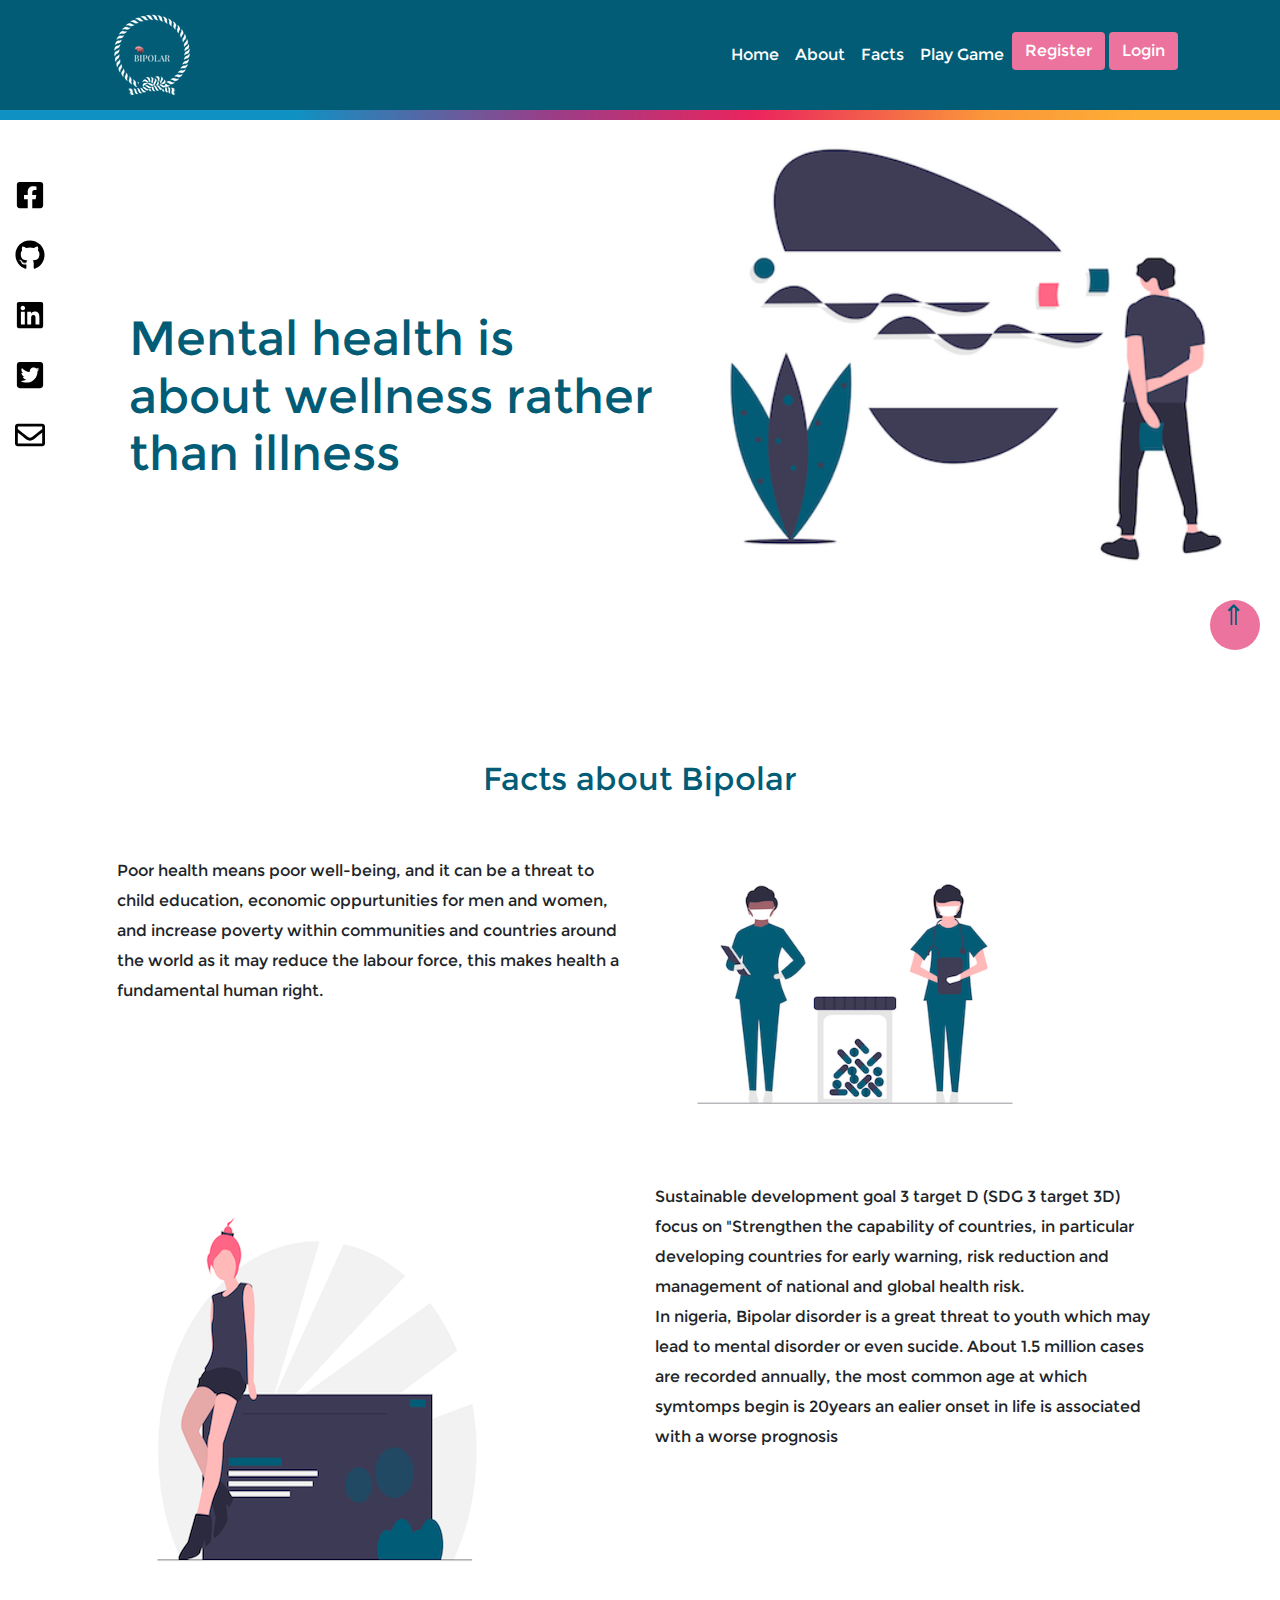
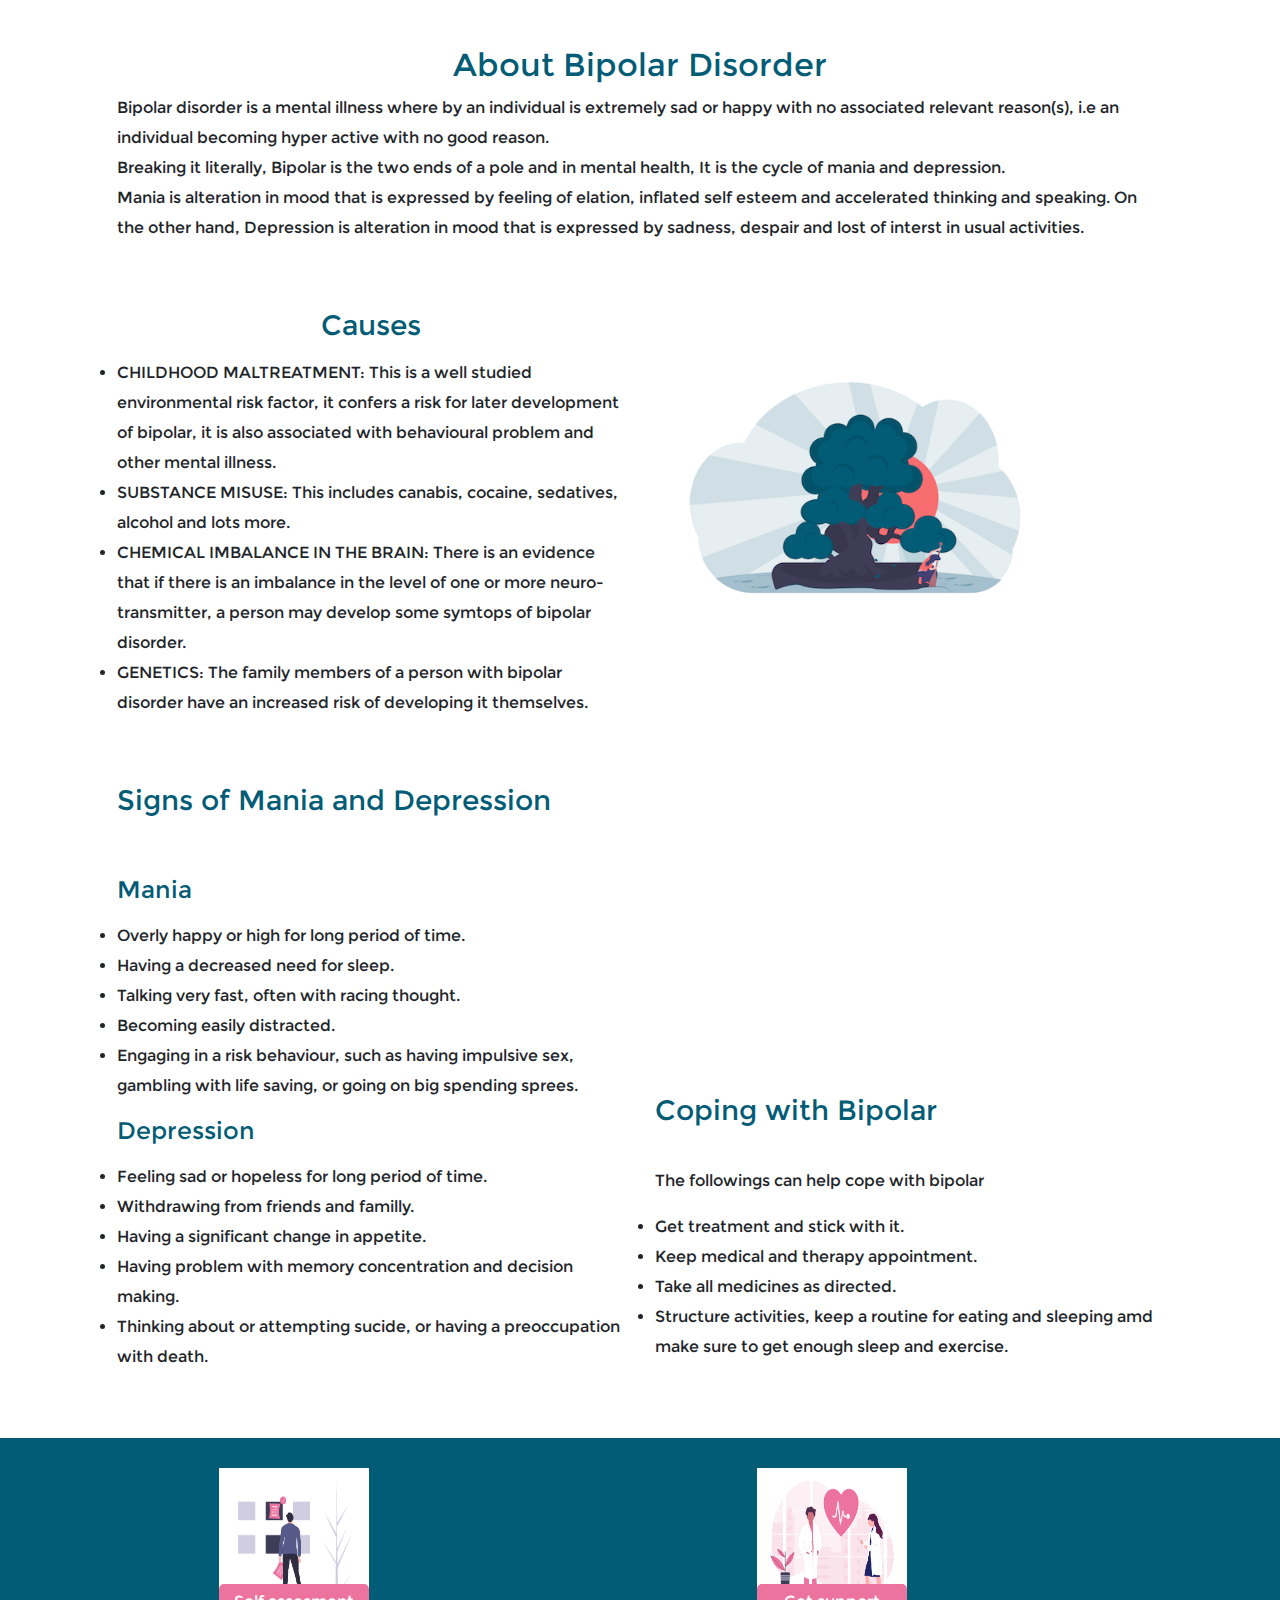
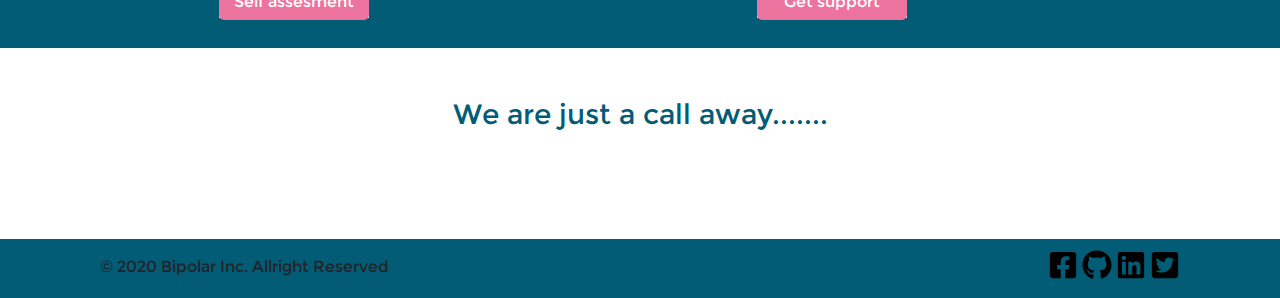
==== commit c555130b: "fix typos" ====
--- a/index.html
+++ b/index.html
@@ -253,8 +253,8 @@
             <div class="col-lg-6 col-md-12">
                 <h3 class="text-center">Causes</h3>
                 <p><ul>
-                    <li>CHILDHOOD MALTREATMENT: This is a well studied environmental risk factor, it confers a risk for later development of bipolar, it is also associated with behavioural problem and other mental illness</li>
-                    <li>SUBSTANCE MISUSE: This includes canabis, cocaine, sedetives, alcohol and lots more.</li>
+                    <li>CHILDHOOD MALTREATMENT: This is a well studied environmental risk factor, it confers a risk for later development of bipolar, it is also associated with behavioural problem and other mental illness.</li>
+                    <li>SUBSTANCE MISUSE: This includes canabis, cocaine, sedatives, alcohol and lots more.</li>
                     <li>CHEMICAL IMBALANCE IN THE BRAIN: There is an evidence that if there is an imbalance in the level of one or more neuro-transmitter, a person may develop some symtops of bipolar disorder.</li>
                     <li>GENETICS: The family members of a person with bipolar disorder have an increased risk of developing it themselves.</li>
                 </ul></p>
@@ -267,10 +267,10 @@
                 <h4 class="text-cente mania">Mania</h4>
                 <p>
                     <ul>
-                        <li>Overly happy or high for long period of time</li>
-                        <li>Having a decreased need for sleep</li>
-                        <li>talking very fas, often with racing thought</li>
-                        <li>Becoming easily distracted
+                        <li>Overly happy or high for long period of time.</li>
+                        <li>Having a decreased need for sleep.</li>
+                        <li>Talking very fast, often with racing thought.</li>
+                        <li>Becoming easily distracted.</li>
                         <li>Engaging in a risk behaviour, such as having impulsive sex, gambling with life saving, or going on big spending sprees.</li>
                         </li>
                     </ul>
@@ -278,10 +278,10 @@
                 <h4 class="text-cente depression">Depression</h4>
                 <p>
                     <ul>
-                        <li>Feeling sad ot hopless for long period of time,</li>
-                        <li>Withdrawing from freinds and familly,</li>
-                        <li>Having a significant change in appetite,</li>
-                        <li>Having problem with memory concentration and decision making,</li>
+                        <li>Feeling sad or hopeless for long period of time.</li>
+                        <li>Withdrawing from friends and familly.</li>
+                        <li>Having a significant change in appetite.</li>
+                        <li>Having problem with memory concentration and decision making.</li>
                         <li>Thinking about or attempting sucide, or having a preoccupation with death.</li>
                     </ul>
                 </p>
@@ -291,9 +291,9 @@
                 <h3 class="cope text-left">Coping with Bipolar</h3>
                 <p class="text-left">The followings can help cope with bipolar
                     <ul class="text-left">
-                        <li>Get treatment and stick with it,</li>
-                        <li>Keep medical and therapy appointment</li>
-                        <li>Take all medicines as directed</li>
+                        <li>Get treatment and stick with it.</li>
+                        <li>Keep medical and therapy appointment.</li>
+                        <li>Take all medicines as directed.</li>
                         <li>Structure activities, keep a routine for eating and sleeping amd make sure to get enough sleep and exercise.</li>
                     </ul>
                 </p>
@@ -323,13 +323,7 @@
         <div class="container" id="footer">
             <div class="row">
                 <div class="col">
-                    <!-- <ul class="text-center footer-link"> -->
-                        <!-- <li><a href="about.html">Home</a></li>
-                        <li><a href="#about">About</a></li>
-                        <li><a href="#contact">Contact</a></li>
-                        <li><a href=""></a>Home</li> -->
-                    </ul>
-                <!-- <hr> -->
+                    
                     <div class="footer-icon footer-link">
                         <p>&copy; 2020 Bipolar Inc. Allright Reserved</p>
                         <span>
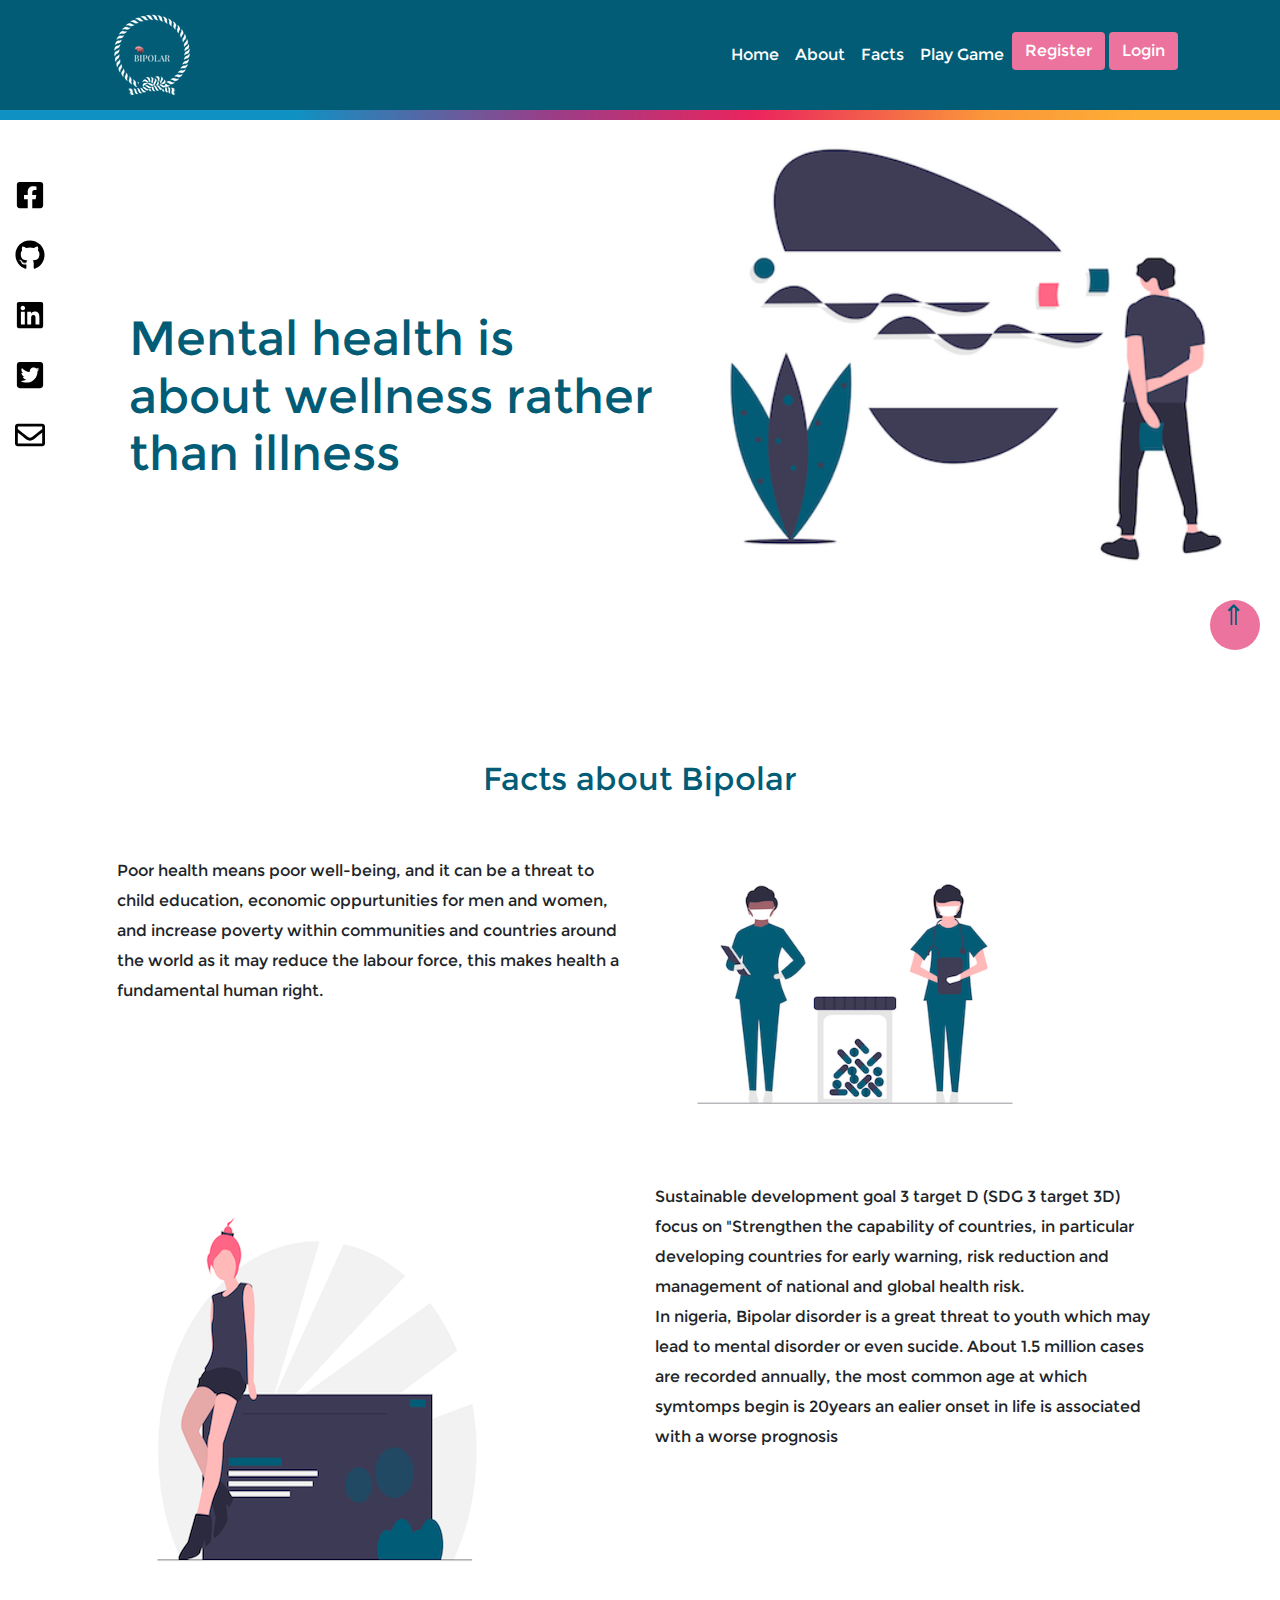
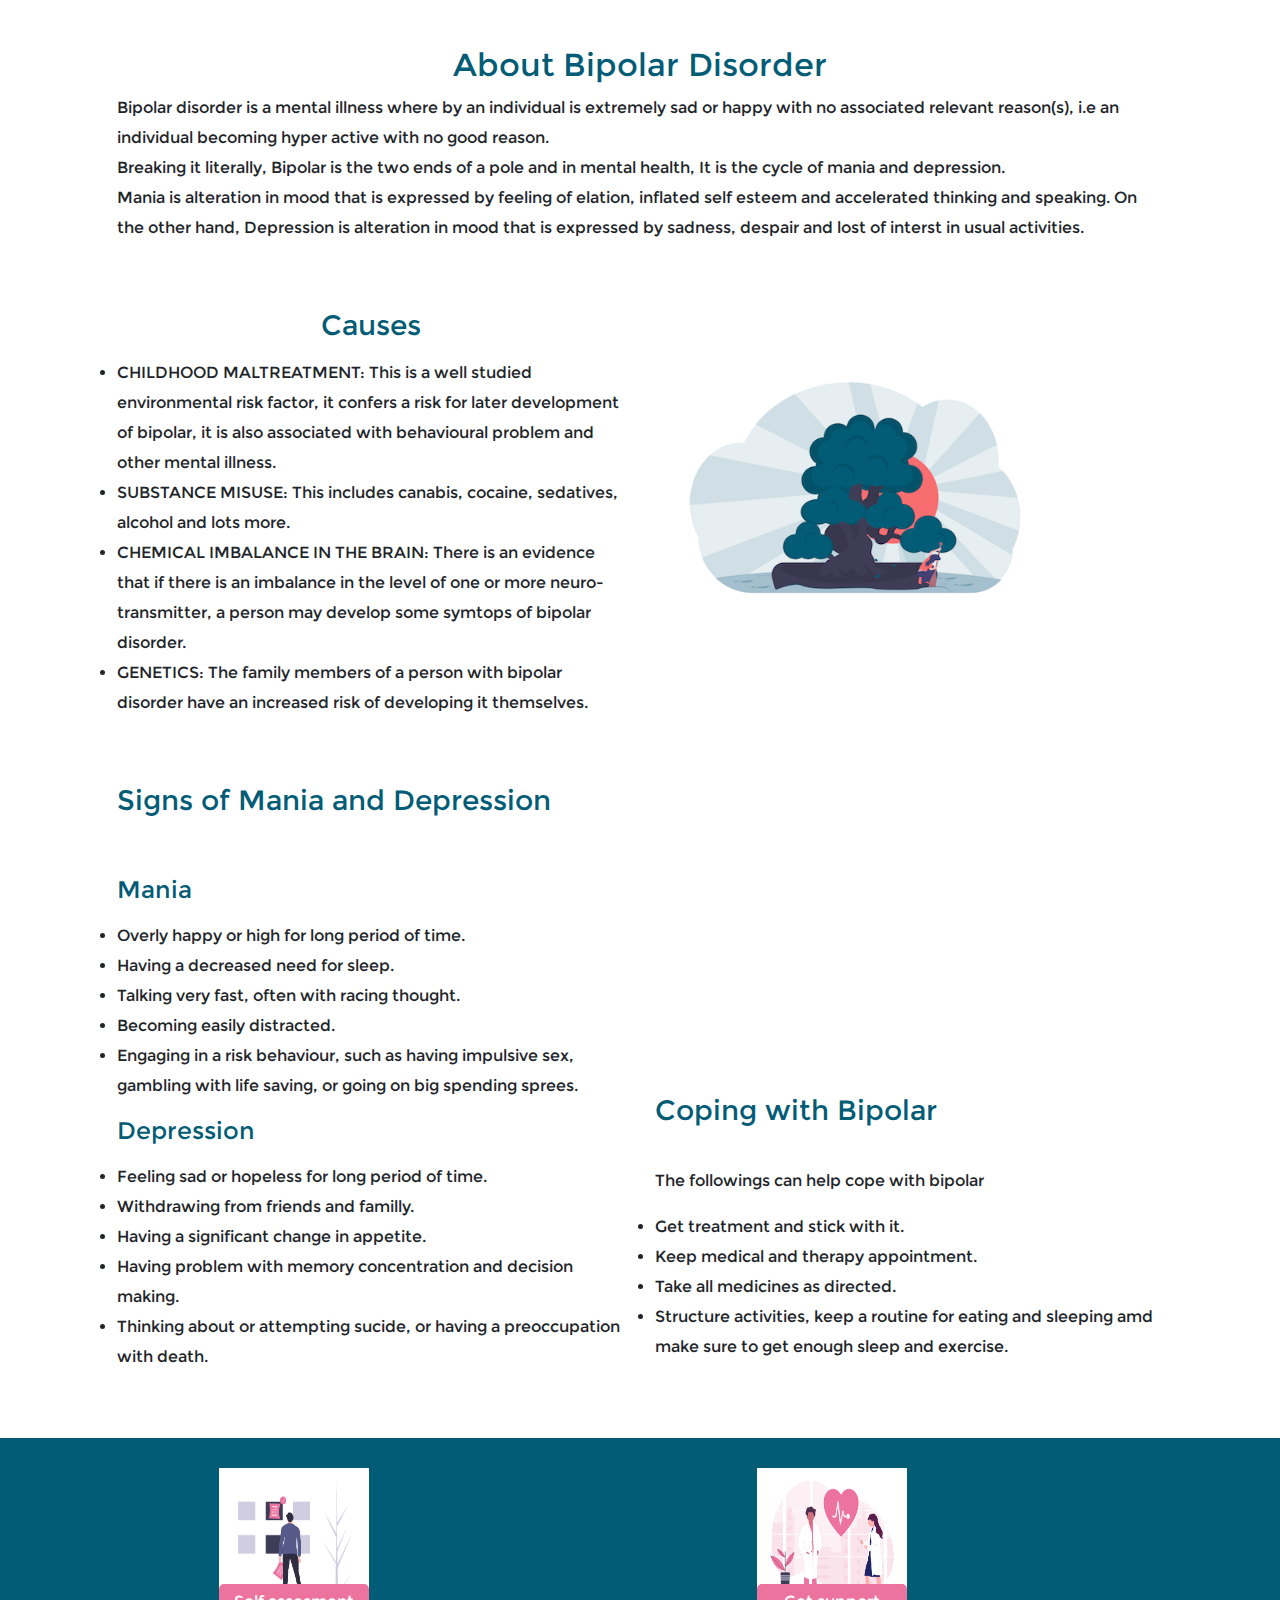
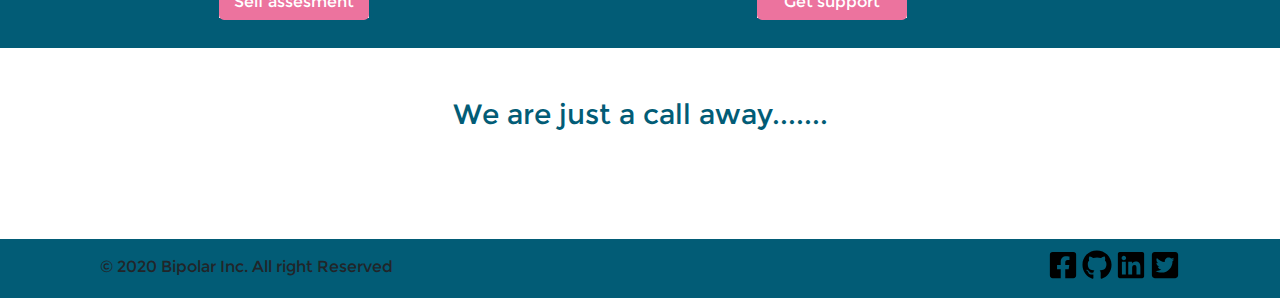
==== commit b226856e: "all right at footer" ====
--- a/index.html
+++ b/index.html
@@ -325,7 +325,7 @@
                 <div class="col">
                     
                     <div class="footer-icon footer-link">
-                        <p>&copy; 2020 Bipolar Inc. Allright Reserved</p>
+                        <p>&copy; 2020 Bipolar Inc. All right Reserved</p>
                         <span>
                             <a href=""><img src="images/social-icon/facebook-square.svg" alt=""></a>
                             <a href=""><img src="images/social-icon/github.svg" alt=""></a>
--- a/css/styles.css
+++ b/css/styles.css
@@ -227,7 +227,6 @@
     width: 150px;
     height: 150px;
     margin: 0 auto;
-    /* margin-left: 7rem; */
 }
 .image2 img:hover {
     background-color: #212529;
@@ -283,8 +282,6 @@
     display: flex;
     position: relative;
     padding-top: 10px;
-    /* top: 10px; */
-    /* bottom: 20px; */
 }
 .footer-icon p{
     padding-top: 3px;
@@ -355,14 +352,8 @@
 }
 @media(max-width: 380px){
     .action-button {
-        /* position: relative; */
         bottom: 0px;
         left: 0px;
-        /* background-color: #EC739E;
-        color: #ffffff;
-        border: solid #EC739E;
-        width: 150px;
-        border-radius: 5px; */
     }
     .call-to-action {
         height: 450px;
